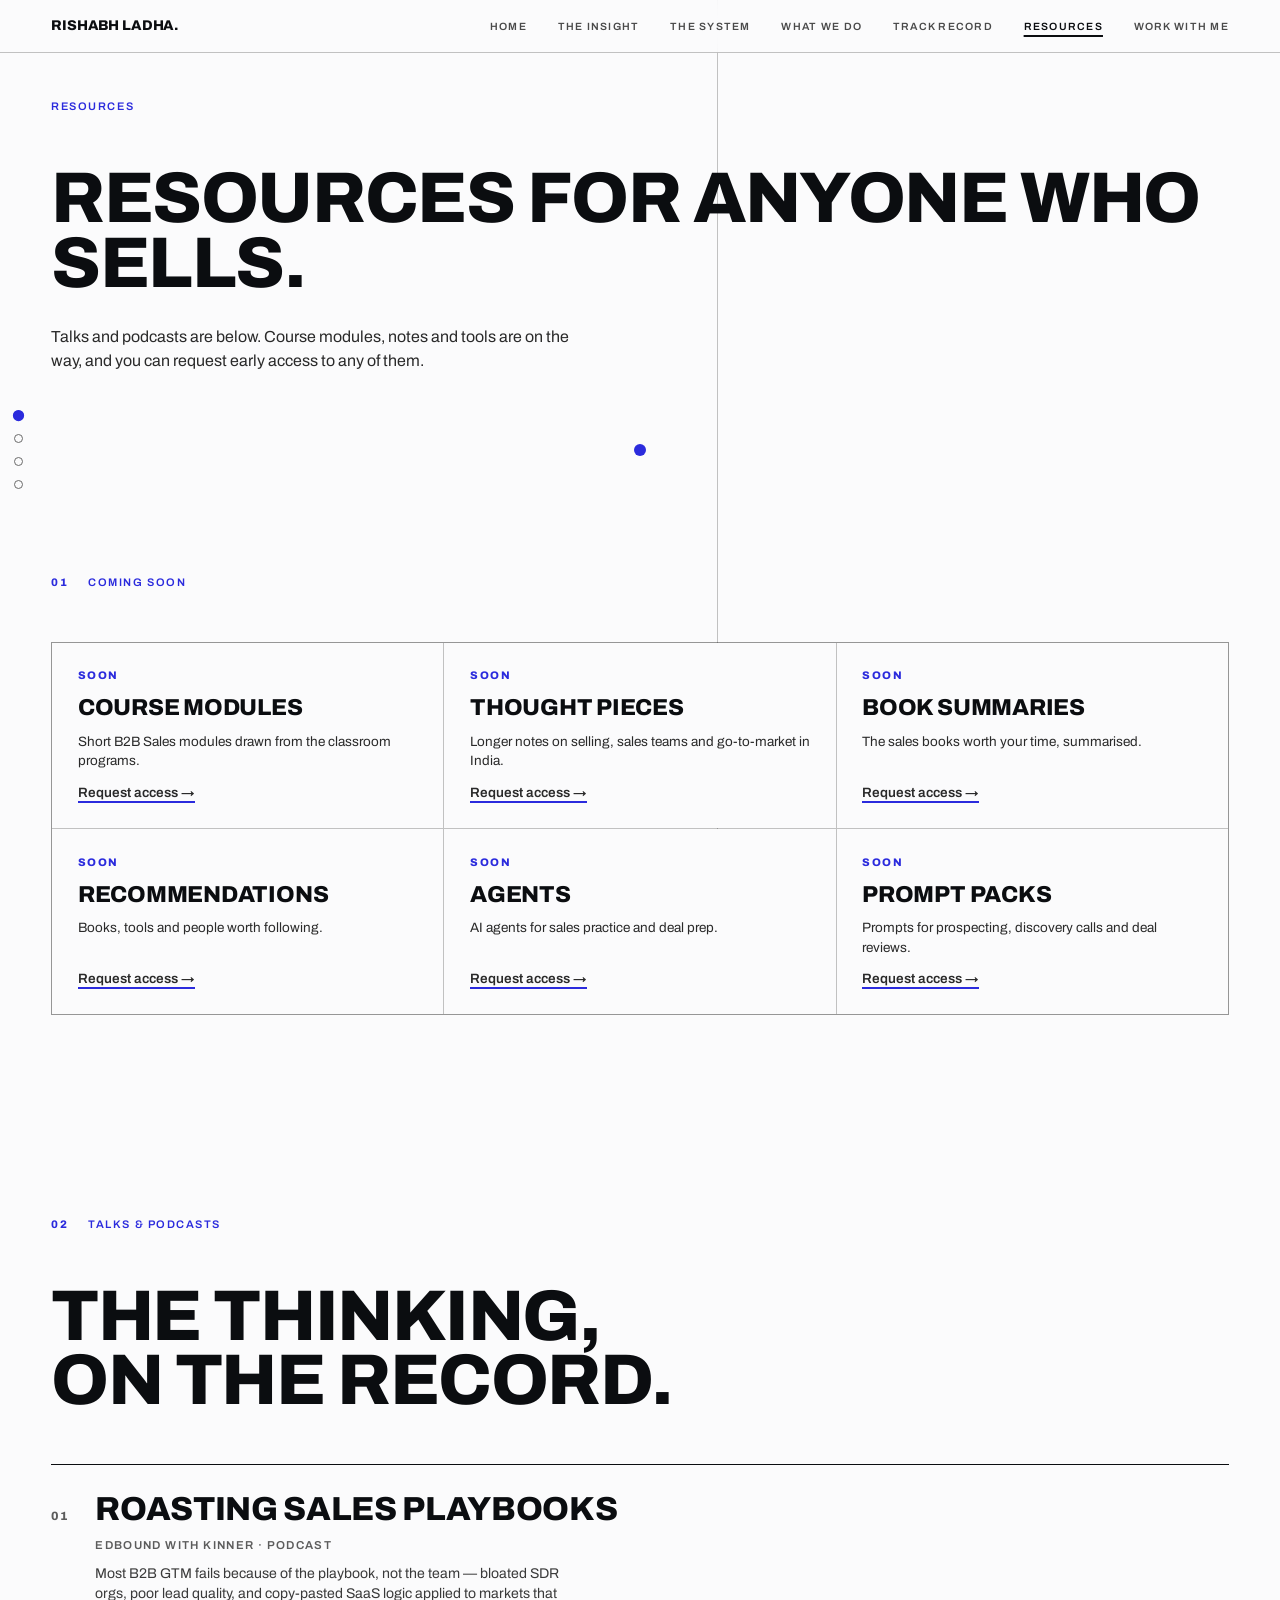
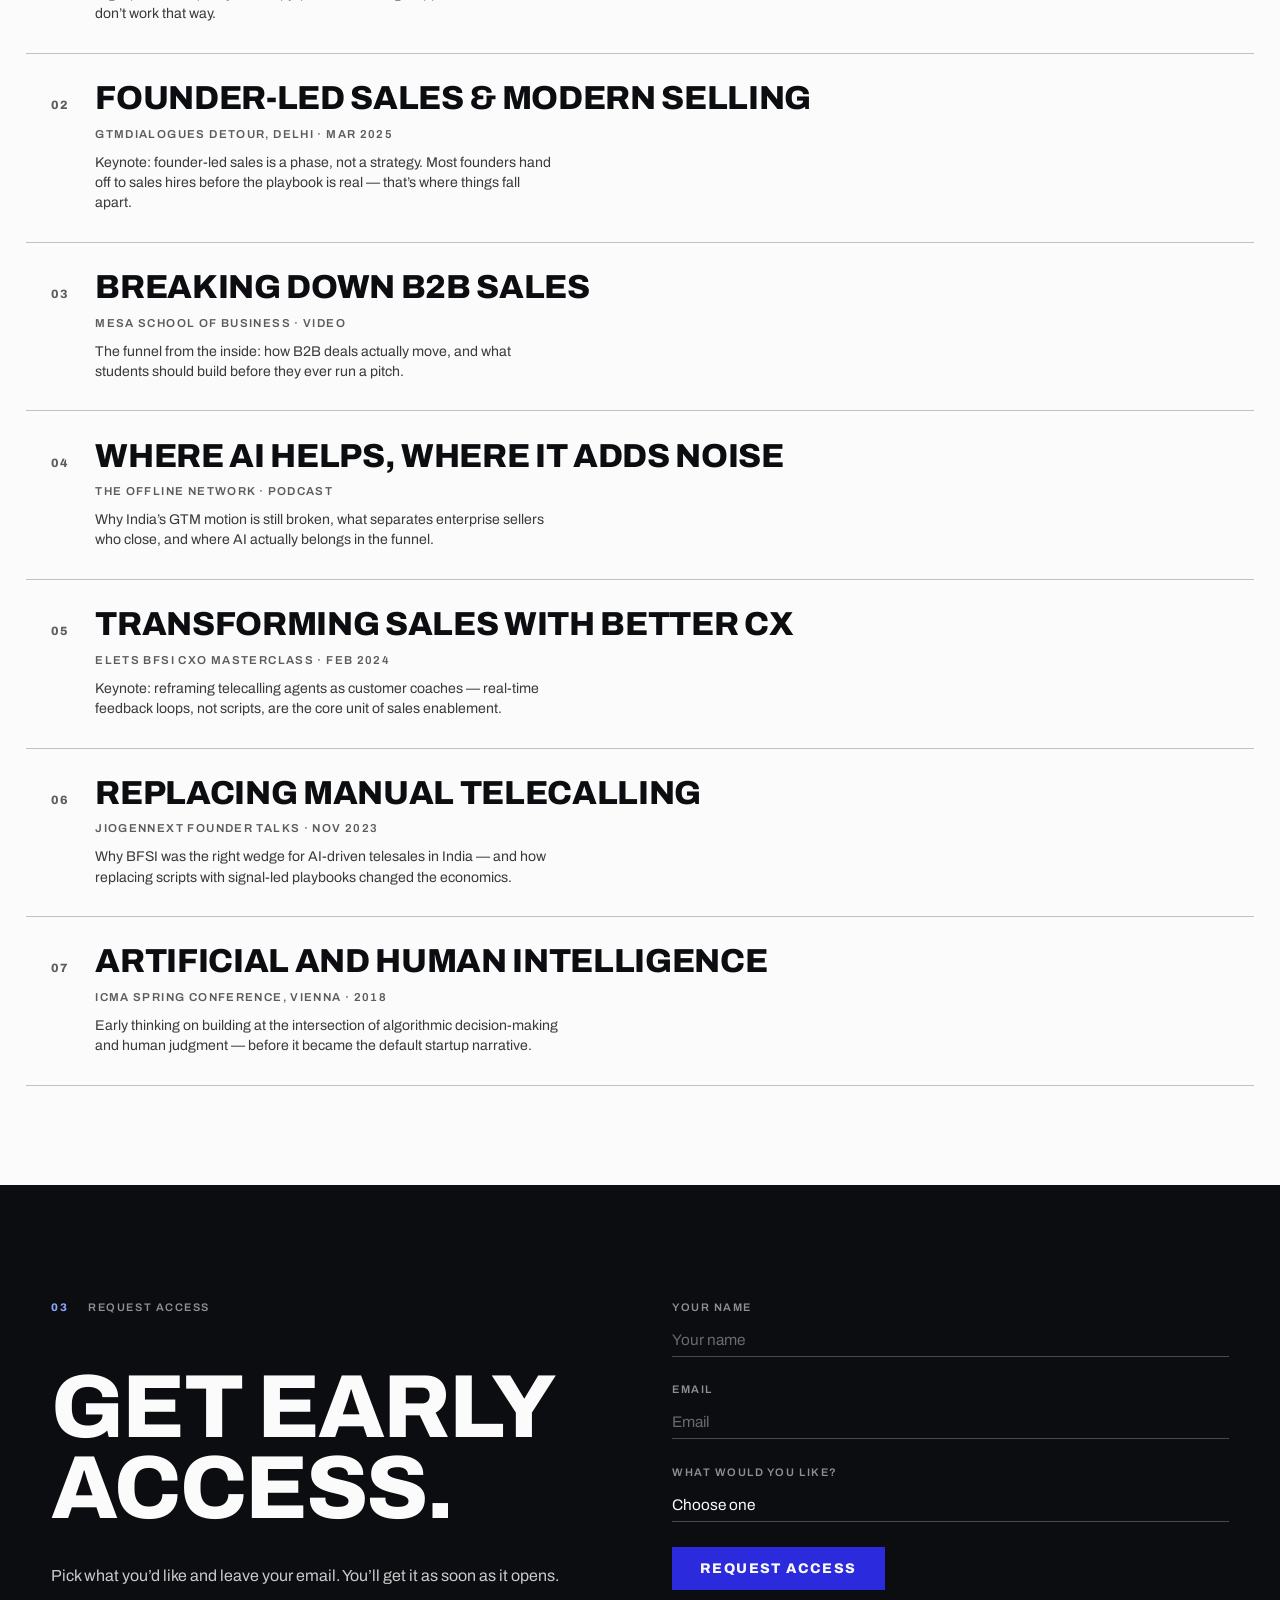
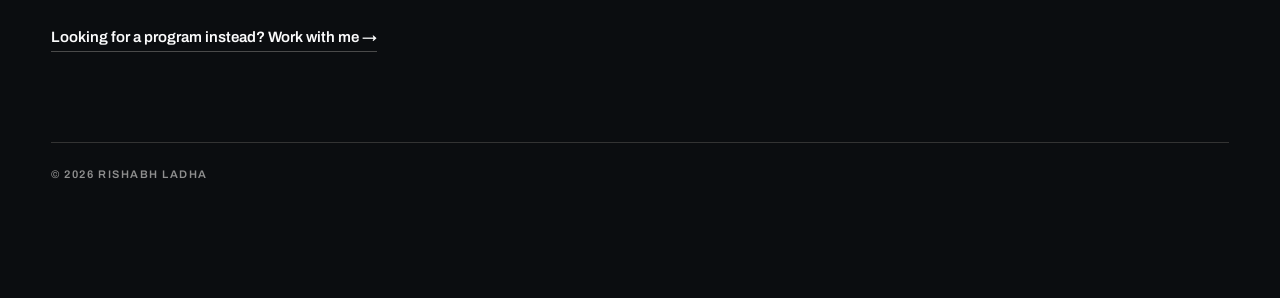
==== resources/index.html @ 67338e30 "Fix Resources nav link when the page is opened without a trailing slash Co-Authored-By: Claude Opus " ====
<!DOCTYPE html>
<html lang="en"><head>
<meta charset="UTF-8">
<meta name="viewport" content="width=device-width, initial-scale=1.0">
<title>Resources — Rishabh Ladha</title>
<meta name="description" content="Talks and podcasts from Rishabh Ladha, with course modules, book summaries, agents and prompt packs coming soon.">
<meta property="og:title" content="Resources — Rishabh Ladha">
<meta property="og:description" content="Talks and podcasts from Rishabh Ladha, with course modules, book summaries, agents and prompt packs coming soon.">
<meta property="og:image" content="https://rishabh-ladha-website.vercel.app/assets/images/rishabh-portrait.jpg">
<meta property="og:type" content="website">
<link rel="icon" type="image/svg+xml" href="../favicon.svg">
<link rel="preconnect" href="https://fonts.googleapis.com"><link rel="preconnect" href="https://fonts.gstatic.com" crossorigin>
<link href="https://fonts.googleapis.com/css2?family=Archivo:wght@400;600;800&amp;display=swap" rel="stylesheet">
<link rel="stylesheet" href="../styles/site.css">
</head><body>
<div class="vrule"></div>
<nav class="nav"><div class="nav__in">
<a href="../" class="nav__mark" data-cursor="Home">Rishabh Ladha.</a>
<div class="nav__links">
<a href="../#home">Home</a>
<a href="../#insight">The insight</a>
<a href="../#system">The system</a>
<a href="../#what-we-do">What we do</a>
<a href="../#work">Track record</a>
<a href="../resources/" class="is-on" aria-current="page">Resources</a>
<a href="../#contact">Work with me</a>
</div>
</div></nav>
<div class="rail" aria-label="Chapters"></div>

<main>
<!-- ================= RESOURCES (separate page, off the main scroll) ================= -->
<section class="shell chapter" id="top" data-chapter="Resources" data-screen-label="Resources">
<div class="chapter-head"><span class="note">Resources</span></div>
<h1 class="stmt stmt-lg" data-words>Resources for anyone who sells.</h1>
<p class="copy copy--wide" style="margin-top:clamp(18px,2.4vw,30px)" data-rise>Talks and podcasts are below. Course modules, notes and tools are on the way, and you can request early access to any of them.</p>
</section>

<section class="shell chapter chapter--tight" id="soon" data-chapter="Coming soon" data-screen-label="Coming soon">
<div class="chapter-head"><span class="num">01</span><span class="note">Coming soon</span></div>
<div class="phases phases--3" data-stagger>
<div class="phase"><span class="phase__n">SOON</span><h3>Course modules</h3><p>Short B2B Sales modules drawn from the classroom programs.</p><p style="margin-top:auto"><a class="link-u" href="#request" data-cursor="Ask">Request access &rarr;</a></p></div>
<div class="phase"><span class="phase__n">SOON</span><h3>Thought pieces</h3><p>Longer notes on selling, sales teams and go-to-market in India.</p><p style="margin-top:auto"><a class="link-u" href="#request" data-cursor="Ask">Request access &rarr;</a></p></div>
<div class="phase"><span class="phase__n">SOON</span><h3>Book summaries</h3><p>The sales books worth your time, summarised.</p><p style="margin-top:auto"><a class="link-u" href="#request" data-cursor="Ask">Request access &rarr;</a></p></div>
<div class="phase"><span class="phase__n">SOON</span><h3>Recommendations</h3><p>Books, tools and people worth following.</p><p style="margin-top:auto"><a class="link-u" href="#request" data-cursor="Ask">Request access &rarr;</a></p></div>
<div class="phase"><span class="phase__n">SOON</span><h3>Agents</h3><p>AI agents for sales practice and deal prep.</p><p style="margin-top:auto"><a class="link-u" href="#request" data-cursor="Ask">Request access &rarr;</a></p></div>
<div class="phase"><span class="phase__n">SOON</span><h3>Prompt packs</h3><p>Prompts for prospecting, discovery calls and deal reviews.</p><p style="margin-top:auto"><a class="link-u" href="#request" data-cursor="Ask">Request access &rarr;</a></p></div>
</div>
</section>

<section class="shell chapter" id="talks" data-chapter="Talks &amp; podcasts" data-screen-label="Talks and podcasts">
<div class="chapter-head"><span class="num num--b">02</span><span class="note">Talks &amp; podcasts</span></div>
<h2 class="stmt stmt-lg" data-words>The thinking,<br>on the record.</h2>
<div class="rows" style="margin-top:clamp(28px,4vw,56px)">
<a class="row" href="https://www.edbound.ai/blog/rishabh-ladha" target="_blank" rel="noopener" data-cursor="Listen" data-rise>
<div class="row__t"><span class="row__n">01</span><div><span class="row__h">Roasting sales playbooks</span><p class="row__m">Edbound with Kinner &middot; Podcast</p><p class="row__a">Most B2B GTM fails because of the playbook, not the team &mdash; bloated SDR orgs, poor lead quality, and copy-pasted SaaS logic applied to markets that don&rsquo;t work that way.</p></div></div>
</a>
<a class="row" href="https://lu.ma/8a8rdwe1" target="_blank" rel="noopener" data-cursor="Open" data-rise>
<div class="row__t"><span class="row__n">02</span><div><span class="row__h">Founder-led sales &amp; modern selling</span><p class="row__m">GTMDialogues DeTour, Delhi &middot; Mar 2025</p><p class="row__a">Keynote: founder-led sales is a phase, not a strategy. Most founders hand off to sales hires before the playbook is real &mdash; that&rsquo;s where things fall apart.</p></div></div>
</a>
<a class="row" href="https://www.youtube.com/watch?v=hy5hGFKIdEQ" target="_blank" rel="noopener" data-cursor="Watch" data-rise>
<div class="row__t"><span class="row__n">03</span><div><span class="row__h">Breaking down B2B sales</span><p class="row__m">Mesa School of Business &middot; Video</p><p class="row__a">The funnel from the inside: how B2B deals actually move, and what students should build before they ever run a pitch.</p></div></div>
</a>
<a class="row" href="https://www.theoffline.network/guests" target="_blank" rel="noopener" data-cursor="Listen" data-rise>
<div class="row__t"><span class="row__n">04</span><div><span class="row__h">Where AI helps, where it adds noise</span><p class="row__m">The Offline Network &middot; Podcast</p><p class="row__a">Why India&rsquo;s GTM motion is still broken, what separates enterprise sellers who close, and where AI actually belongs in the funnel.</p></div></div>
</a>
<a class="row" href="https://insights.eletsonline.com/2024/02/transforming-sales-with-better-cx-in-2024-rishabh-ladha-co-founder-cbo-squadstack/" target="_blank" rel="noopener" data-cursor="Read" data-rise>
<div class="row__t"><span class="row__n">05</span><div><span class="row__h">Transforming sales with better CX</span><p class="row__m">Elets BFSI CXO Masterclass &middot; Feb 2024</p><p class="row__a">Keynote: reframing telecalling agents as customer coaches &mdash; real-time feedback loops, not scripts, are the core unit of sales enablement.</p></div></div>
</a>
<a class="row" href="https://www.youtube.com/watch?v=l5GlajD67Pw" target="_blank" rel="noopener" data-cursor="Watch" data-rise>
<div class="row__t"><span class="row__n">06</span><div><span class="row__h">Replacing manual telecalling</span><p class="row__m">JioGenNext Founder Talks &middot; Nov 2023</p><p class="row__a">Why BFSI was the right wedge for AI-driven telesales in India &mdash; and how replacing scripts with signal-led playbooks changed the economics.</p></div></div>
</a>
<a class="row" href="https://www.icmaonline.org/speaker/rishabh-ladha/" target="_blank" rel="noopener" data-cursor="Open" data-rise>
<div class="row__t"><span class="row__n">07</span><div><span class="row__h">Artificial and human intelligence</span><p class="row__m">ICMA Spring Conference, Vienna &middot; 2018</p><p class="row__a">Early thinking on building at the intersection of algorithmic decision-making and human judgment &mdash; before it became the default startup narrative.</p></div></div>
</a>
<!-- [CONFIRM with Rishabh, then add: Converge'26 panel with 3one4 Capital — "GTM in the AI era",
     Feb 7 2026, Bengaluru. No public page or recording yet, so no link and no citable argument. -->
</div>
<!-- [CONFIRM with Rishabh, then add: Converge'26 panel with 3one4 Capital — "GTM in the AI era",
     Feb 7 2026, Bengaluru. No public page or recording yet, so no link and no citable argument. -->
</section>
</main>

<!-- ================= REQUEST ACCESS ================= -->
<section class="end" id="request" data-chapter="Request access" data-screen-label="Request access">
<div class="end__grid">
<div>
<div class="chapter-head"><span class="num" style="color:var(--acid-lit)">03</span><span class="note">Request access</span></div>
<h2 class="stmt end__ask" data-words>Get early<br>access.</h2>
<p class="copy copy--wide" style="color:#c9c9c9;margin-top:clamp(20px,3vw,36px)" data-rise>Pick what you&rsquo;d like and leave your email. You&rsquo;ll get it as soon as it opens.</p>
<div class="direct" data-stagger>
<a href="../#contact" data-cursor="Write">Looking for a program instead? Work with me &rarr;</a>
</div>
</div>
<!-- Same FormSubmit endpoint as the contact form; _subject marks these as access requests. -->
<form class="form" action="https://formsubmit.co/rishabhladha17@gmail.com" method="POST" data-rise>
<input type="hidden" name="_subject" value="Resource access request">
<div class="f"><label for="r-name">Your name</label><input id="r-name" type="text" name="name" placeholder="Your name" required></div>
<div class="f"><label for="r-email">Email</label><input id="r-email" type="email" name="email" placeholder="Email" required></div>
<div class="f"><label for="r-what">What would you like?</label><select id="r-what" name="resource" required>
<option value="" disabled selected>Choose one</option>
<option>Course modules</option>
<option>Thought pieces</option>
<option>Book summaries</option>
<option>Recommendations</option>
<option>Agents</option>
<option>Prompt packs</option>
<option>All of them</option>
</select></div>
<input type="text" name="_honey" style="display:none" tabindex="-1" autocomplete="off">
<button type="submit" data-cursor="Send">Request access</button>
</form>
</div>
<div class="foot">
<span class="note">© 2026 Rishabh Ladha</span>
</div>
</section>

<script src="../js/motion.js"></script>
</body></html>
---- styles/site.css ----
/* Rishabh Ladha — statement register.
   One-page long-scroll design. Archivo only, one accent (cobalt). */
:root{
  --font-grotesque:'Archivo','Helvetica Neue',Arial,sans-serif;
  --statement-quiet:#8a8a8a;
  --paper:#fbfbfc;
  --paper-sunk:#f2f3f6;
  --black:#0b0d10;
  --quiet:#5c5c5c;
  --quiet-dec:var(--statement-quiet);
  --rule:rgba(10,10,10,.24);
  --acid:#2b2bdd;
  --on-acid:#faf9f7;
  --acid-lit:#8aa7ff;
  --gut:clamp(20px,4vw,64px);
  --split:54%;
  --ease:cubic-bezier(.16,1,.3,1);
}
*{box-sizing:border-box}
html{-webkit-text-size-adjust:100%;scroll-behavior:smooth}
body{margin:0;background:var(--paper);color:var(--black);font-family:var(--font-grotesque);font-size:clamp(15px,1.15vw,17px);line-height:1.45;overflow-x:hidden}
img{display:block;max-width:100%}
h1,h2,h3,p{margin:0}
ul{margin:0;padding:0;list-style:none}
a{color:inherit;text-decoration:none}
a:focus-visible,button:focus-visible,input:focus-visible,textarea:focus-visible{outline:2px solid var(--acid);outline-offset:3px}
::selection{background:var(--acid);color:var(--on-acid)}

/* ---- type ---- */
.stmt{font-weight:800;text-transform:uppercase;letter-spacing:-.02em;line-height:.9}
.stmt-xl{font-size:clamp(48px,9.2vw,148px)}
.stmt-lg{font-size:clamp(34px,5.6vw,86px)}
.stmt-md{font-size:clamp(24px,2.9vw,44px)}
.stmt-sm{font-size:clamp(18px,1.7vw,26px);line-height:1.05}
.note{font-size:clamp(11px,.85vw,13px);font-weight:600;letter-spacing:.14em;text-transform:uppercase;color:var(--quiet)}
.lead{font-size:clamp(20px,2.4vw,34px);line-height:1.22;font-weight:400;max-width:24ch}
.copy{font-size:clamp(16px,1.25vw,19px);line-height:1.5;max-width:44ch;color:#2a2a2a}
.copy--wide{max-width:60ch}
.dim{color:var(--quiet)}
.brk::before{content:'[ '}
.brk::after{content:' ]'}

/* ---- shell ---- */
.shell{position:relative;max-width:1680px;margin:0 auto;padding-inline:var(--gut)}
.vrule{position:fixed;top:0;bottom:0;left:calc(var(--split) + var(--gut)/2);width:0;border-left:1px solid var(--rule);z-index:1;pointer-events:none}
@media(max-width:899px){.vrule{display:none}}
.chapter{position:relative;z-index:2;padding-block:clamp(72px,11vh,148px)}
.chapter-head{display:flex;align-items:baseline;gap:20px;margin-bottom:clamp(28px,4vw,56px)}
.chapter-head .num{font-weight:800;font-size:clamp(11px,.85vw,13px);letter-spacing:.14em;color:var(--acid)}
.chapter-head .note{color:var(--acid)}
.num--b,.num--c{color:var(--acid)}

/* ---- nav ---- */
.nav{position:fixed;inset:0 0 auto;z-index:40;background:color-mix(in srgb,var(--paper) 88%,transparent);backdrop-filter:blur(10px)}
.nav__in{display:flex;align-items:center;justify-content:space-between;gap:24px;padding:16px var(--gut);border-bottom:1px solid var(--rule)}
.nav__mark{font-weight:800;text-transform:uppercase;letter-spacing:-.01em;font-size:clamp(14px,1.1vw,17px)}
.nav__links{display:flex;gap:clamp(14px,2.4vw,44px)}
.nav__links a{font-size:clamp(10.5px,.8vw,13px);font-weight:600;letter-spacing:.12em;text-transform:uppercase;color:#4a4a4a;transition:color .2s var(--ease)}
.nav__links a:hover,.nav__links a.is-on{color:var(--black)}
.nav__links a.is-on{text-decoration:underline;text-underline-offset:5px;text-decoration-thickness:2px}
@media(max-width:560px){.nav__links{gap:12px}.nav__links a:nth-child(n+5){display:none}}

/* ---- dot rail ---- */
.rail{position:fixed;left:14px;top:50%;transform:translateY(-50%);z-index:35;display:flex;flex-direction:column;gap:14px}
.rail button{width:9px;height:9px;padding:0;border:1px solid #6a6a6a;border-radius:50%;background:none;cursor:pointer;position:relative;transition:background .25s var(--ease),border-color .25s var(--ease),transform .25s var(--ease)}
.rail button:hover{transform:scale(1.3)}
.rail button[aria-current=true]{background:var(--rail-hue,var(--acid));border-color:var(--rail-hue,var(--acid));transform:scale(1.25)}
.rail button span{position:absolute;left:18px;top:50%;translate:0 -50%;white-space:nowrap;font-size:10px;font-weight:600;letter-spacing:.12em;text-transform:uppercase;color:var(--black);opacity:0;pointer-events:none;transition:opacity .2s var(--ease)}
.rail button:hover span{opacity:1}
@media(max-width:899px){.rail{display:none}}

/* ---- hero ---- */
.hero{position:relative;min-height:92svh;padding-top:clamp(96px,14vh,150px);overflow:hidden}
.hero__grid{position:relative;z-index:3;display:grid;grid-template-columns:minmax(0,var(--split)) minmax(0,1fr);gap:clamp(24px,4vw,72px)}
.hero__intro{display:flex;gap:clamp(16px,2vw,32px);align-items:flex-start}
.hero__thumb{width:clamp(88px,9vw,132px);height:auto;aspect-ratio:1;object-fit:cover;object-position:50% 18%;flex:none;filter:grayscale(1) contrast(1.25);border:1px solid var(--rule)}
.hero__copy{display:flex;flex-direction:column;gap:clamp(14px,1.6vw,22px)}
.hero__asides{grid-column:1;display:flex;flex-direction:column;align-items:flex-end;gap:8px;margin-top:clamp(28px,6vh,72px);text-align:right}
.reg{width:13px;height:13px;border:1px solid var(--quiet-dec);border-radius:50%;position:relative;margin-left:auto}
.reg::after{content:'';position:absolute;inset:3px;border:1px solid var(--quiet-dec);border-radius:50%}
.hero__belief{grid-column:1;margin-top:clamp(28px,5vh,56px);max-width:440px}
.hero__lead{font-size:clamp(19px,1.7vw,26px);line-height:1.25;font-weight:500;letter-spacing:-.01em;text-wrap:pretty}
.creds{list-style:none;margin:clamp(16px,2vw,24px) 0 0;padding:0;display:flex;flex-wrap:wrap;gap:14px clamp(20px,2.4vw,36px)}
.creds li{display:flex;flex-direction:column;gap:3px;font-size:clamp(14px,1.1vw,16px);font-weight:700}
.creds b{font-size:10.5px;font-weight:700;letter-spacing:.14em;text-transform:uppercase;color:var(--quiet)}
.hero__name{position:relative;z-index:3;margin-top:clamp(28px,6vh,72px);line-height:.78;white-space:nowrap;font-size:min(clamp(56px,13.6vw,224px),11vw);max-width:100%;color:var(--black)}
.hero .hero__name{max-width:var(--split);font-size:min(clamp(56px,13.6vw,224px),7.6vw);mix-blend-mode:difference;color:#f2f2f2}
@media(max-width:899px){.hero__grid{grid-template-columns:1fr}.hero__asides{align-items:flex-start;text-align:left}.reg{margin-left:0}}

/* black silhouette block */
.block{position:absolute;right:0;top:clamp(72px,13vh,200px);height:min(calc(100svh - clamp(72px,13vh,200px)),calc(100% - clamp(72px,13vh,200px)));width:min(46%,760px);background:var(--black);z-index:2;clip-path:polygon(0 18%,9% 18%,9% 6%,22% 6%,22% 0,52% 0,52% 12%,74% 12%,74% 26%,100% 26%,100% 100%,0 100%)}
.block__dots{position:absolute;inset:0;z-index:1;background-image:radial-gradient(circle,rgba(250,249,247,.22) 42%,transparent 44%);background-size:9px 9px}
.block__rule{position:absolute;left:0;right:0;top:34%;z-index:1;border-top:1px solid var(--acid)}
.block__figure{position:absolute;right:-2%;bottom:0;width:min(104%,660px);max-height:100%;z-index:2}
.block__figure img{width:100%;height:100%;object-fit:contain;object-position:50% 100%;filter:grayscale(1) contrast(1.12) brightness(1.04);-webkit-mask-image:none;mask-image:none}
.block__figure::after{display:none}
.block__figure::before{display:none}
.block__glow{position:absolute;left:0;right:0;bottom:0;height:46%;background:linear-gradient(to top,color-mix(in srgb,var(--acid) 42%,transparent),transparent);z-index:1;border-radius:0;aspect-ratio:auto;filter:none}
@media(max-width:899px){.block{position:relative;top:0;width:100%;height:62vw;min-height:300px;margin-top:32px;clip-path:polygon(0 12%,14% 12%,14% 0,60% 0,60% 16%,100% 16%,100% 100%,0 100%)}}

/* blueprint decoration */
.bp{position:absolute;inset:0;z-index:1;pointer-events:none}
.bp i{position:absolute;display:block}
.bp .dash-v{top:0;bottom:0;border-left:1px dashed var(--rule)}
.bp .dash-h{left:0;right:0;border-top:1px dashed var(--rule)}
.bp .circ{border:1px solid var(--rule);border-radius:50%}
.mark{display:none}

/* ---- hero: B&W cutout with an animated cobalt halo ---- */
.stage{position:absolute;right:0;bottom:0;z-index:2;width:min(46%,760px);aspect-ratio:884/822;pointer-events:none;animation:stageIn 1.2s var(--ease) both}
@keyframes stageIn{from{opacity:0;transform:translateY(24px)}}
.halo{position:absolute;left:14%;top:4%;width:72%;aspect-ratio:1;border-radius:50%;background:var(--acid);animation:haloBreathe 7s var(--ease) infinite alternate}
.halo__ring{position:absolute;left:14%;top:4%;width:72%;aspect-ratio:1;border-radius:50%;border:1.5px solid var(--acid);animation:haloPulse 5.6s var(--ease) infinite}
.halo__ring--2{animation-delay:2.8s}
.halo__dash{position:absolute;left:6%;top:-4%;width:88%;aspect-ratio:1;border-radius:50%;border:1.5px dashed color-mix(in srgb,var(--acid) 55%,transparent);animation:haloSpin 60s linear infinite}
.stage__img{position:absolute;inset:0;width:100%;height:100%;object-fit:contain;object-position:50% 100%;filter:grayscale(1) contrast(1.12)}
.stage__tag{position:absolute;left:0;bottom:14%;z-index:3;background:var(--black);color:#f4f4f4;padding:7px 12px;font-size:11px;font-weight:700;letter-spacing:.14em;text-transform:uppercase}
@keyframes haloBreathe{from{transform:scale(.97)}to{transform:scale(1.03)}}
@keyframes haloPulse{0%{transform:scale(1);opacity:.7}100%{transform:scale(1.32);opacity:0}}
@keyframes haloSpin{to{transform:rotate(360deg)}}
@media(prefers-reduced-motion:reduce){.halo,.halo__ring,.halo__dash{animation:none}.halo__ring{opacity:0}}
@media(min-width:900px){.hero .stmt-xl{font-size:clamp(40px,7.4vw,150px)}}
@media(min-width:900px) and (max-width:1200px){.stage{width:40%}}
@media(max-width:899px){.stage{position:relative;height:auto;width:100%;max-width:520px;margin:32px auto 0}}
@keyframes drift{from{transform:scale(1.02) translate3d(0,0,0)}to{transform:scale(1.1) translate3d(-2%,-2%,0)}}
@keyframes dots{to{background-position:14px 14px}}
@media(prefers-reduced-motion:reduce){.stage img,.stage::after{animation:none}}

/* ---- photo strip (static — no ticker) ---- */
.strip{display:grid;grid-template-columns:repeat(4,minmax(0,1fr));gap:1px;background:var(--black)}
.strip .shot{aspect-ratio:4/3}
@media(max-width:700px){.strip{grid-template-columns:repeat(2,minmax(0,1fr))}}

/* ---- testimonial ticker ---- */
.ticker{position:relative;z-index:3;overflow:hidden;padding-block:clamp(10px,1.2vw,16px);-webkit-mask-image:linear-gradient(90deg,transparent,#000 6%,#000 94%,transparent);mask-image:linear-gradient(90deg,transparent,#000 6%,#000 94%,transparent)}
.ticker__t{display:flex;gap:clamp(12px,1.4vw,20px);width:max-content;animation:slide 64s linear infinite}
.ticker--back .ticker__t{animation-duration:78s;animation-direction:reverse}
.ticker:hover .ticker__t{animation-play-state:paused}
.said{flex:none;width:clamp(260px,26vw,380px);background:var(--paper);border:1px solid var(--rule);padding:clamp(14px,1.6vw,20px);display:flex;flex-direction:column;gap:12px;transition:background .3s var(--ease)}
.said:hover{background:var(--paper-sunk)}
.said p{font-size:clamp(13.5px,1.05vw,15.5px);line-height:1.42;color:#2a2a2a}
.said__src{margin-top:auto;font-size:10px;font-weight:700;letter-spacing:.12em;text-transform:uppercase;color:var(--acid)}
.chapter--tight{padding-block:clamp(56px,8vw,104px)}
.chapter--tight .ticker{margin-top:clamp(20px,2.6vw,34px)}
.said--slot{border-style:dashed}
.said--slot p{color:var(--quiet)}
.await{display:flex;flex-direction:column;gap:10px;margin-top:clamp(20px,2.6vw,34px);padding:clamp(18px,2.4vw,30px);border:1px dashed var(--rule);max-width:56ch}
.await__k{font-size:11px;font-weight:700;letter-spacing:.14em;text-transform:uppercase;color:var(--acid)}

/* ---- hero CTA ---- */
.cta{display:inline-flex;align-items:center;gap:10px;margin-top:clamp(20px,2.6vw,32px);background:var(--black);color:#f4f4f4;padding:14px 24px;font-size:12.5px;font-weight:800;letter-spacing:.12em;text-transform:uppercase;transition:background .25s var(--ease),transform .25s var(--ease)}
.cta:hover{background:var(--acid);color:var(--on-acid);transform:translateY(-2px)}
.cta span{font-size:1.2em;line-height:1}

/* ---- numbered phases: alternatives (3), the system (4) ---- */
.phases{display:grid;grid-template-columns:repeat(4,minmax(0,1fr));gap:1px;background:var(--rule);border:1px solid var(--rule);margin-top:clamp(24px,3vw,44px)}
.phase{background:var(--paper);padding:clamp(18px,2vw,28px);display:flex;flex-direction:column;gap:12px;transition:background .3s var(--ease)}
.phase:hover{background:var(--paper-sunk)}
.phase__n{font-size:11px;font-weight:800;letter-spacing:.14em;color:var(--acid)}
.phase h3{font-weight:800;text-transform:uppercase;letter-spacing:-.01em;font-size:clamp(17px,1.8vw,26px);line-height:1.02}
.phase p{font-size:clamp(13.5px,1.05vw,15.5px);line-height:1.45;color:#2a2a2a}
@media(max-width:899px){.phases{grid-template-columns:repeat(2,minmax(0,1fr))}}
@media(max-width:520px){.phases{grid-template-columns:1fr}}
.phases--3{grid-template-columns:repeat(3,minmax(0,1fr))}
@media(max-width:899px){.phases--3{grid-template-columns:1fr}}

/* ---- roster (worked with) ---- */
.roster{margin-top:clamp(20px,2.6vw,36px);border-top:1px solid var(--black)}
.roster__row{display:grid;grid-template-columns:minmax(0,150px) minmax(0,1fr);gap:clamp(12px,2vw,32px);padding-block:clamp(16px,2vw,26px);border-bottom:1px solid var(--rule);align-items:baseline}
.roster__k{font-size:11px;font-weight:700;letter-spacing:.14em;text-transform:uppercase;color:var(--quiet)}
.roster__v{display:flex;flex-wrap:wrap;gap:6px clamp(14px,2vw,30px);align-items:baseline}
.roster__v b{font-weight:800;text-transform:uppercase;letter-spacing:-.01em;font-size:clamp(17px,2.1vw,32px);line-height:1.05}
.roster__v b span{color:var(--quiet);font-size:.52em;letter-spacing:.1em;margin-left:6px}
@media(max-width:700px){.roster__row{grid-template-columns:1fr;gap:8px}}

/* ---- photography ---- */
.shot{position:relative;overflow:hidden;background:var(--black)}
.shot img{width:100%;height:100%;object-fit:cover;filter:grayscale(1) contrast(1.22) brightness(.96)}
.shot::after{content:'';position:absolute;inset:0;background-image:radial-gradient(circle,rgba(0,0,0,.42) 42%,transparent 44%);background-size:7px 7px;mix-blend-mode:multiply;opacity:.4;pointer-events:none}
.shot figcaption{position:absolute;left:0;bottom:0;z-index:2;display:flex;align-items:center;gap:8px;background:var(--acid);color:var(--on-acid);padding:6px 12px;font-size:11px;font-weight:700;letter-spacing:.12em;text-transform:uppercase}

/* full-bleed interlude */
.interlude{position:relative;z-index:3;margin:0;height:clamp(300px,58vh,620px)}
.interlude .shot__over{position:absolute;inset:0;z-index:3;display:flex;flex-direction:column;justify-content:flex-end;gap:10px;padding:clamp(20px,3vw,44px) var(--gut)}
.interlude .shot__over .stmt{color:#f4f4f4;max-width:22ch}
.interlude::before{content:'';position:absolute;inset:0;z-index:2;background:linear-gradient(to top,rgba(0,0,0,.72),rgba(0,0,0,.05) 62%)}
.interlude .note{color:#cfcfcf}

/* entry shot */
.entry__shot{grid-column:2;margin:0;aspect-ratio:16/9;max-width:62ch;width:100%}
@media(max-width:899px){.entry__shot{grid-column:1}}

/* pull-quote slab */
.slab{position:relative;z-index:3;background:var(--black);color:var(--paper);padding:clamp(48px,8vw,116px) var(--gut);margin:0}
.slab__in{max-width:1680px;margin:0 auto;display:grid;grid-template-columns:minmax(0,1fr) auto;gap:clamp(24px,4vw,64px);align-items:end}
.slab p{font-size:clamp(28px,4.6vw,72px);font-weight:800;text-transform:uppercase;letter-spacing:-.02em;line-height:.96;max-width:22ch}
.slab cite{font-style:normal;color:var(--acid-lit);font-size:11px;font-weight:700;letter-spacing:.14em;text-transform:uppercase;white-space:nowrap}
@media(max-width:899px){.slab__in{grid-template-columns:1fr}}

/* ---- transitions ---- */
.shot img{transition:transform 1.1s var(--ease)}
.shot.is-in img{transform:scale(1)}
html.js .shot img{transform:scale(1.08)}
html.js .shot{clip-path:inset(0 100% 0 0);transition:clip-path .9s var(--ease)}
html.js .shot.is-in{clip-path:inset(0 0 0 0)}
html.js .strip .shot{transition-delay:calc(var(--i,0) * 110ms)}
.w{display:inline-block}
html.js [data-words] .w{opacity:0;transform:translateY(.32em);filter:blur(8px);transition:opacity .62s var(--ease),transform .62s var(--ease),filter .62s var(--ease)}
html.js [data-words].is-in .w{opacity:1;transform:none;filter:none}
.nav{transition:padding .3s var(--ease),background .3s var(--ease)}
.nav.is-small .nav__in{padding-block:9px}
.nav.is-small{box-shadow:0 1px 0 var(--rule)}
.interlude img{will-change:transform}

@keyframes slide{to{transform:translateX(-50%)}}

/* ---- belief / chain ---- */
.chain{list-style:none;margin:clamp(22px,3vw,40px) 0 0;padding:0;max-width:440px;border-top:1px solid var(--black)}
.chain li{display:grid;grid-template-columns:36px minmax(0,1fr);align-items:baseline;padding-block:clamp(9px,1vw,13px);border-bottom:1px solid var(--rule);font-size:clamp(16px,1.4vw,21px);font-weight:800;text-transform:uppercase;letter-spacing:-.005em;line-height:1.1}
.chain li span{font-size:11px;font-weight:700;letter-spacing:.14em;color:var(--acid)}
.glyph{display:inline-grid;place-items:center;flex:none;width:clamp(34px,3.2vw,48px);aspect-ratio:1;background:var(--acid);color:var(--on-acid);font-weight:800;font-size:clamp(19px,1.9vw,28px);line-height:1}

/* ---- figures ---- */
.figs{display:grid;grid-template-columns:repeat(4,minmax(0,1fr));gap:1px;background:var(--rule)}
.fig{background:var(--paper);padding:clamp(18px,2vw,30px) clamp(14px,1.6vw,24px);display:flex;flex-direction:column;gap:10px;transition:background .3s var(--ease)}
.fig:hover{background:var(--paper-sunk)}
.fig__v{font-weight:800;text-transform:uppercase;letter-spacing:-.02em;font-size:clamp(30px,3.6vw,56px);line-height:.94}
.fig__l{font-size:clamp(12px,.95vw,14px);line-height:1.35;color:#3a3a3a}
@media(max-width:899px){.figs{grid-template-columns:repeat(2,minmax(0,1fr))}}
@media(max-width:520px){.figs{grid-template-columns:1fr}}

/* ---- entries ---- */
.entry{display:grid;grid-template-columns:minmax(0,300px) minmax(0,1fr);gap:clamp(20px,3.4vw,64px);align-items:start;padding-block:clamp(32px,5vw,64px);border-top:1px dashed var(--rule)}
.entry:last-child{border-bottom:1px dashed var(--rule)}
.entry__k{display:flex;flex-direction:column;gap:8px;min-width:0}
.entry__k .stmt-md{font-size:clamp(24px,2.4vw,36px);line-height:.95;overflow-wrap:anywhere}
.entry__b{display:flex;flex-direction:column;gap:18px;min-width:0;max-width:62ch}
.entry__b .copy--wide{max-width:none}
@media(max-width:899px){.entry{grid-template-columns:1fr}}
.tags{display:flex;flex-wrap:wrap;gap:8px;margin-top:4px}
/* client logos: the companies' own files, forced to solid black to sit in the one-accent system */
.logos{display:flex;flex-wrap:wrap;align-items:center;gap:clamp(20px,3.4vw,52px);margin-top:4px}
.logos img{height:calc(var(--h,1) * clamp(22px,2.2vw,30px));width:auto;filter:brightness(0);opacity:.88}
.tags span{padding:5px 10px;border:1px solid #b9b9b9;font-size:11px;font-weight:600;letter-spacing:.1em;text-transform:uppercase;color:#4a4a4a}
.link-u{border-bottom:2px solid var(--acid);padding-bottom:1px;font-weight:600}
.link-u:hover{background:var(--acid);color:var(--on-acid)}
@media(max-width:899px){.entry{grid-template-columns:1fr}}

/* ---- wild rows ---- */
.rows{border-top:1px solid var(--black)}
/* what we do: human-led | systems + human-led, three offerings each */
.offer{display:grid;grid-template-columns:repeat(2,minmax(0,1fr));gap:clamp(28px,4vw,72px);margin-top:clamp(28px,4vw,56px)}
.offer__h{margin-bottom:14px;color:var(--acid)}
@media(max-width:899px){.offer{grid-template-columns:1fr}}
.row{display:block;border-bottom:1px solid var(--rule);padding:clamp(18px,2.2vw,30px) clamp(14px,2vw,28px);margin-inline:calc(-1 * clamp(14px,2vw,28px));transition:background .35s var(--ease),color .35s var(--ease)}
.row__t{display:flex;gap:clamp(12px,2vw,28px);align-items:baseline}
.row__n{font-weight:800;font-size:12px;letter-spacing:.1em;color:var(--quiet);flex:none;padding-top:.5em}
.row__h{font-weight:800;text-transform:uppercase;letter-spacing:-.01em;line-height:1;font-size:clamp(20px,2.6vw,40px);transition:transform .35s var(--ease);transform-origin:left center}
.row__m{font-size:11.5px;font-weight:600;letter-spacing:.12em;text-transform:uppercase;color:var(--quiet);margin-top:10px}
.row__a{max-width:58ch;margin-top:10px;font-size:clamp(14px,1.1vw,16.5px);line-height:1.45;color:#3a3a3a;transition:color .35s var(--ease)}
.row:hover{background:var(--black);color:var(--paper)}
.row:hover .row__h{transform:scale(1.03)}
.row:hover .row__a{color:#c9c9c9}
.row:hover .row__m{color:var(--acid-lit)}

/* ---- end block ---- */
.end{position:relative;z-index:3;background:var(--black);color:var(--paper);padding:clamp(56px,9vw,128px) var(--gut)}
.end__grid{display:grid;grid-template-columns:minmax(0,1fr) minmax(0,1fr);gap:clamp(32px,5vw,80px);align-items:start;max-width:1680px;margin:0 auto}
.end .note{color:#8f8f8f}
.end__ask{font-size:clamp(40px,7vw,104px)}
/* who you're writing to: portrait + name, in the closing block (About merged into Contact) */
.sig{display:flex;gap:clamp(14px,1.6vw,22px);align-items:center;margin-top:clamp(24px,3vw,40px)}
.sig .hero__thumb{width:clamp(56px,5vw,72px);border-color:#333}
.sig .note{margin-top:8px}
.form{display:flex;flex-direction:column;gap:clamp(18px,2vw,26px)}
.f{display:flex;flex-direction:column;gap:8px}
.f label{font-size:11px;font-weight:600;letter-spacing:.14em;text-transform:uppercase;color:#8f8f8f}
.f input,.f textarea,.f select{font-family:inherit;font-size:clamp(15px,1.2vw,18px);color:var(--paper);background:none;border:0;border-bottom:1px solid #4a4a4a;padding:8px 0;transition:border-color .25s var(--ease)}
.f textarea{min-height:88px;resize:vertical}
.f select{appearance:none;-webkit-appearance:none;border-radius:0;cursor:pointer}
.f select option{color:var(--black)}
.f input:focus,.f textarea:focus,.f select:focus{border-bottom-color:var(--acid-lit);outline:0}
.f ::placeholder{color:#6a6a6a}
.form button{align-self:flex-start;font-family:inherit;font-weight:800;text-transform:uppercase;letter-spacing:.1em;font-size:14px;padding:14px 28px;border:0;background:var(--acid);color:var(--on-acid);cursor:pointer;transition:transform .25s var(--ease)}
.form button:hover{transform:translateY(-2px)}
.direct{display:flex;flex-direction:column;gap:12px;margin-top:clamp(24px,3vw,40px)}
.direct a{font-weight:600;border-bottom:1px solid #4a4a4a;padding-bottom:3px;width:fit-content;transition:color .2s var(--ease),border-color .2s var(--ease)}
.direct a:hover{color:var(--acid-lit);border-bottom-color:var(--acid-lit)}
.foot{display:flex;justify-content:space-between;gap:16px;flex-wrap:wrap;max-width:1680px;margin:clamp(48px,7vw,96px) auto 0;padding-top:24px;border-top:1px solid #333}
@media(max-width:899px){.end__grid{grid-template-columns:1fr}}

/* ---- motion (progressive: hidden start state only once JS is live) ---- */
html.js [data-rise]{opacity:0;transform:translateY(26px);filter:blur(10px)}
[data-rise]{transition:opacity .7s var(--ease),transform .7s var(--ease),filter .7s var(--ease)}
html.js [data-rise].is-in{opacity:1;transform:none;filter:none}
html.js [data-stagger]>*{opacity:0;transform:translateY(18px);filter:blur(8px)}
[data-stagger]>*{transition:opacity .6s var(--ease),transform .6s var(--ease),filter .6s var(--ease)}
html.js [data-stagger].is-in>*{opacity:1;transform:none;filter:none}

/* ---- cursor ---- */
.cur{position:fixed;top:0;left:0;z-index:90;pointer-events:none;display:grid;place-items:center;width:12px;height:12px;border-radius:99px;background:var(--acid);color:var(--on-acid);mix-blend-mode:normal;transition:width .3s var(--ease),height .3s var(--ease),background .3s var(--ease);will-change:transform}
.cur span{font-size:11px;font-weight:800;letter-spacing:.12em;text-transform:uppercase;opacity:0;transition:opacity .2s var(--ease);white-space:nowrap}
.cur.is-label{width:84px;height:34px}
.cur.is-label span{opacity:1}
@media(hover:none),(pointer:coarse){.cur{display:none}}

@media(prefers-reduced-motion:reduce){
  html{scroll-behavior:auto}
  html.js [data-rise],html.js [data-stagger]>*{opacity:1!important;transform:none!important;filter:none!important;transition:none}
  .marquee__t{animation:none}
  .cur{display:none}
}
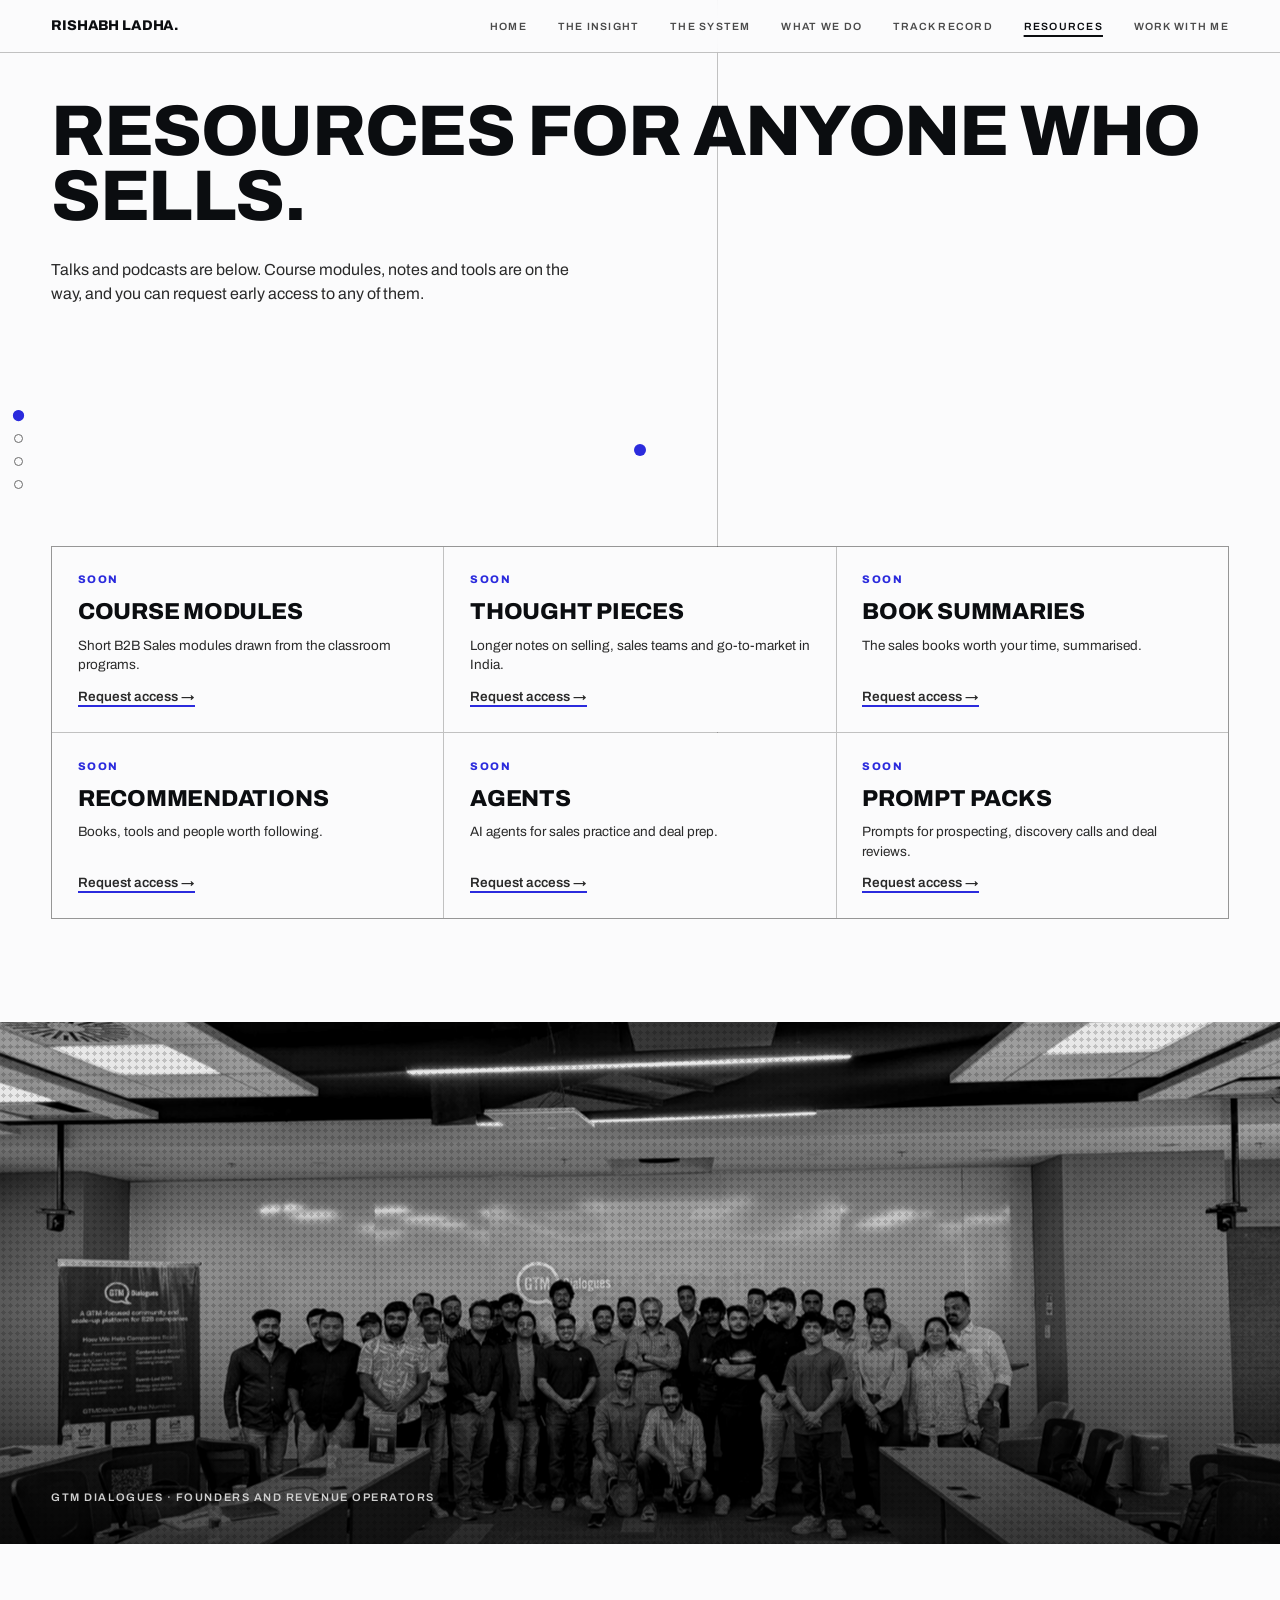
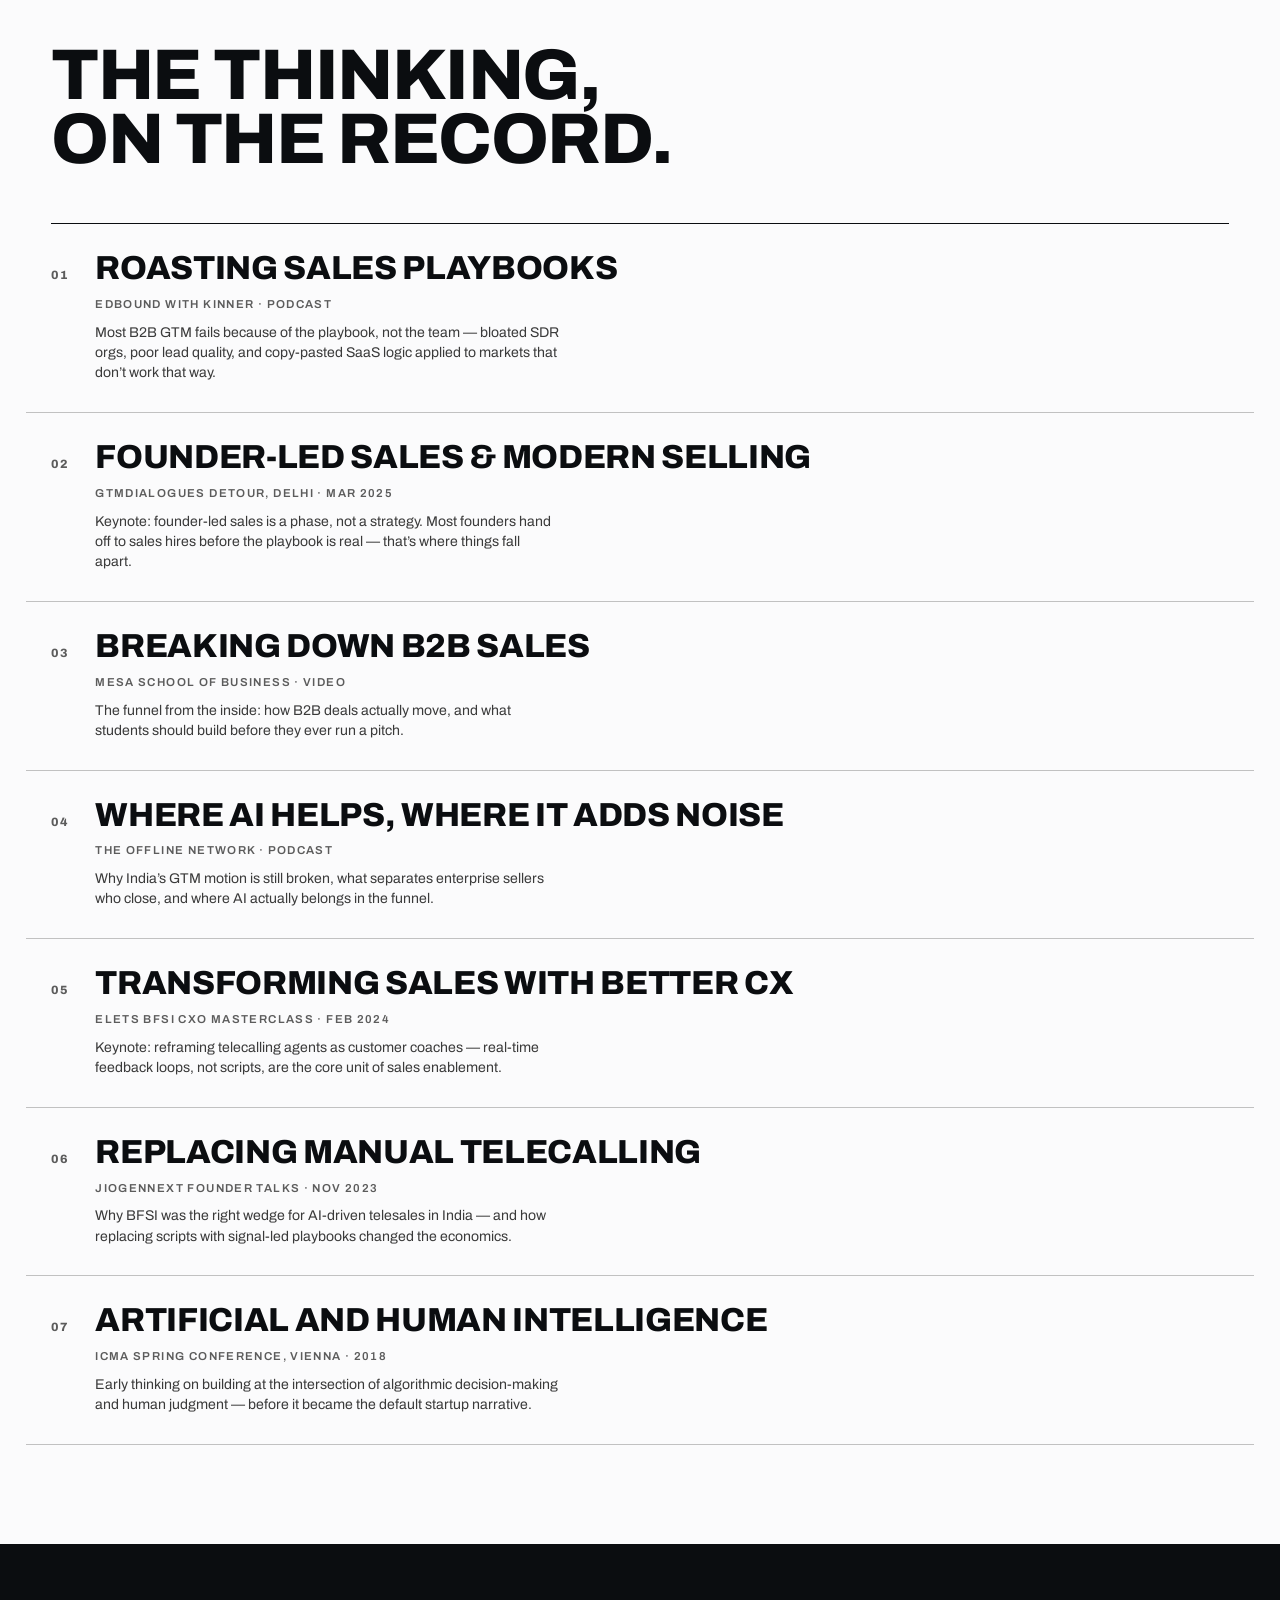
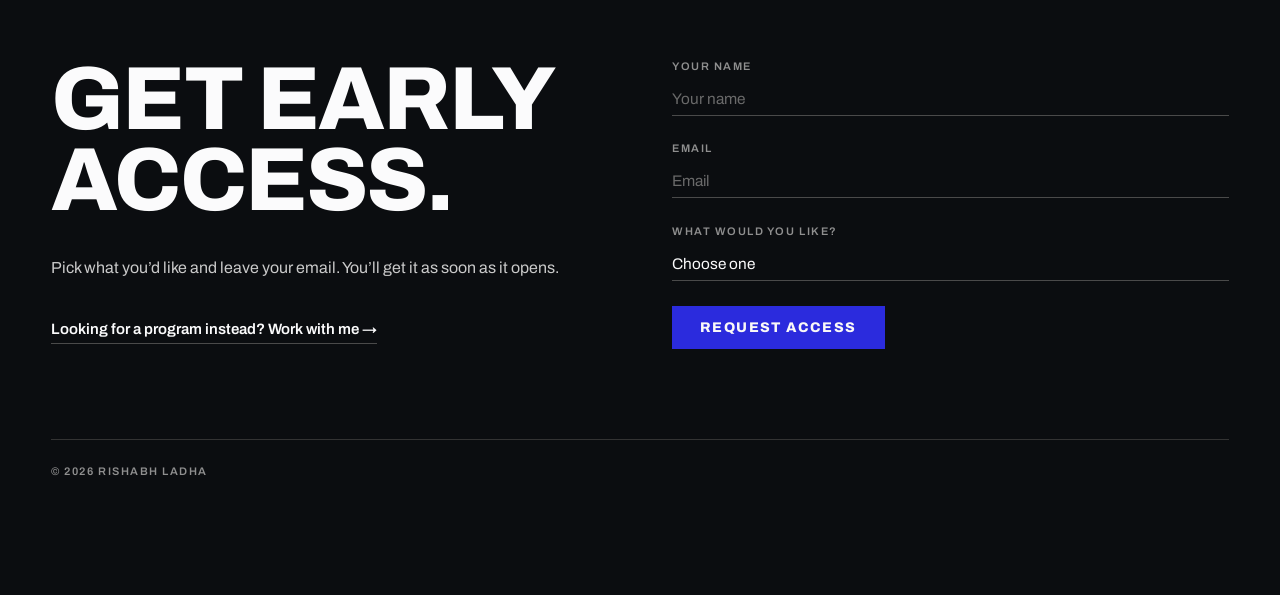
==== commit ad6fa727: "Drop chapter labels, refine copy and add photos across the site - Remove the visible chapter labels " ====
--- a/resources/index.html
+++ b/resources/index.html
@@ -31,13 +31,11 @@
 <main>
 <!-- ================= RESOURCES (separate page, off the main scroll) ================= -->
 <section class="shell chapter" id="top" data-chapter="Resources" data-screen-label="Resources">
-<div class="chapter-head"><span class="note">Resources</span></div>
 <h1 class="stmt stmt-lg" data-words>Resources for anyone who sells.</h1>
 <p class="copy copy--wide" style="margin-top:clamp(18px,2.4vw,30px)" data-rise>Talks and podcasts are below. Course modules, notes and tools are on the way, and you can request early access to any of them.</p>
 </section>
 
 <section class="shell chapter chapter--tight" id="soon" data-chapter="Coming soon" data-screen-label="Coming soon">
-<div class="chapter-head"><span class="num">01</span><span class="note">Coming soon</span></div>
 <div class="phases phases--3" data-stagger>
 <div class="phase"><span class="phase__n">SOON</span><h3>Course modules</h3><p>Short B2B Sales modules drawn from the classroom programs.</p><p style="margin-top:auto"><a class="link-u" href="#request" data-cursor="Ask">Request access &rarr;</a></p></div>
 <div class="phase"><span class="phase__n">SOON</span><h3>Thought pieces</h3><p>Longer notes on selling, sales teams and go-to-market in India.</p><p style="margin-top:auto"><a class="link-u" href="#request" data-cursor="Ask">Request access &rarr;</a></p></div>
@@ -48,8 +46,12 @@
 </div>
 </section>
 
+<figure class="interlude shot" data-screen-label="Interlude — GTM Dialogues">
+<img src="../assets/images/gtmdialogues-group.jpg" data-zoom="0.06" alt="Founders and revenue operators at a GTM Dialogues session with Rishabh Ladha" loading="lazy">
+<div class="shot__over"><span class="note">GTM Dialogues &middot; Founders and revenue operators</span></div>
+</figure>
+
 <section class="shell chapter" id="talks" data-chapter="Talks &amp; podcasts" data-screen-label="Talks and podcasts">
-<div class="chapter-head"><span class="num num--b">02</span><span class="note">Talks &amp; podcasts</span></div>
 <h2 class="stmt stmt-lg" data-words>The thinking,<br>on the record.</h2>
 <div class="rows" style="margin-top:clamp(28px,4vw,56px)">
 <a class="row" href="https://www.edbound.ai/blog/rishabh-ladha" target="_blank" rel="noopener" data-cursor="Listen" data-rise>
@@ -85,7 +87,6 @@
 <section class="end" id="request" data-chapter="Request access" data-screen-label="Request access">
 <div class="end__grid">
 <div>
-<div class="chapter-head"><span class="num" style="color:var(--acid-lit)">03</span><span class="note">Request access</span></div>
 <h2 class="stmt end__ask" data-words>Get early<br>access.</h2>
 <p class="copy copy--wide" style="color:#c9c9c9;margin-top:clamp(20px,3vw,36px)" data-rise>Pick what you&rsquo;d like and leave your email. You&rsquo;ll get it as soon as it opens.</p>
 <div class="direct" data-stagger>
--- a/styles/site.css
+++ b/styles/site.css
@@ -251,6 +251,11 @@
 /* what we do: human-led | systems + human-led, three offerings each */
 .offer{display:grid;grid-template-columns:repeat(2,minmax(0,1fr));gap:clamp(28px,4vw,72px);margin-top:clamp(28px,4vw,56px)}
 .offer__h{margin-bottom:14px;color:var(--acid)}
+.offer__shot{margin:0 0 clamp(18px,2vw,28px);aspect-ratio:16/9}
+/* insight: copy beside a photo */
+.split{display:grid;grid-template-columns:minmax(0,1fr) minmax(0,1fr);gap:clamp(24px,4vw,72px);align-items:start;margin-top:clamp(18px,2.4vw,30px)}
+.split__shot{margin:0;aspect-ratio:4/3}
+@media(max-width:899px){.split{grid-template-columns:1fr}}
 @media(max-width:899px){.offer{grid-template-columns:1fr}}
 .row{display:block;border-bottom:1px solid var(--rule);padding:clamp(18px,2.2vw,30px) clamp(14px,2vw,28px);margin-inline:calc(-1 * clamp(14px,2vw,28px));transition:background .35s var(--ease),color .35s var(--ease)}
 .row__t{display:flex;gap:clamp(12px,2vw,28px);align-items:baseline}
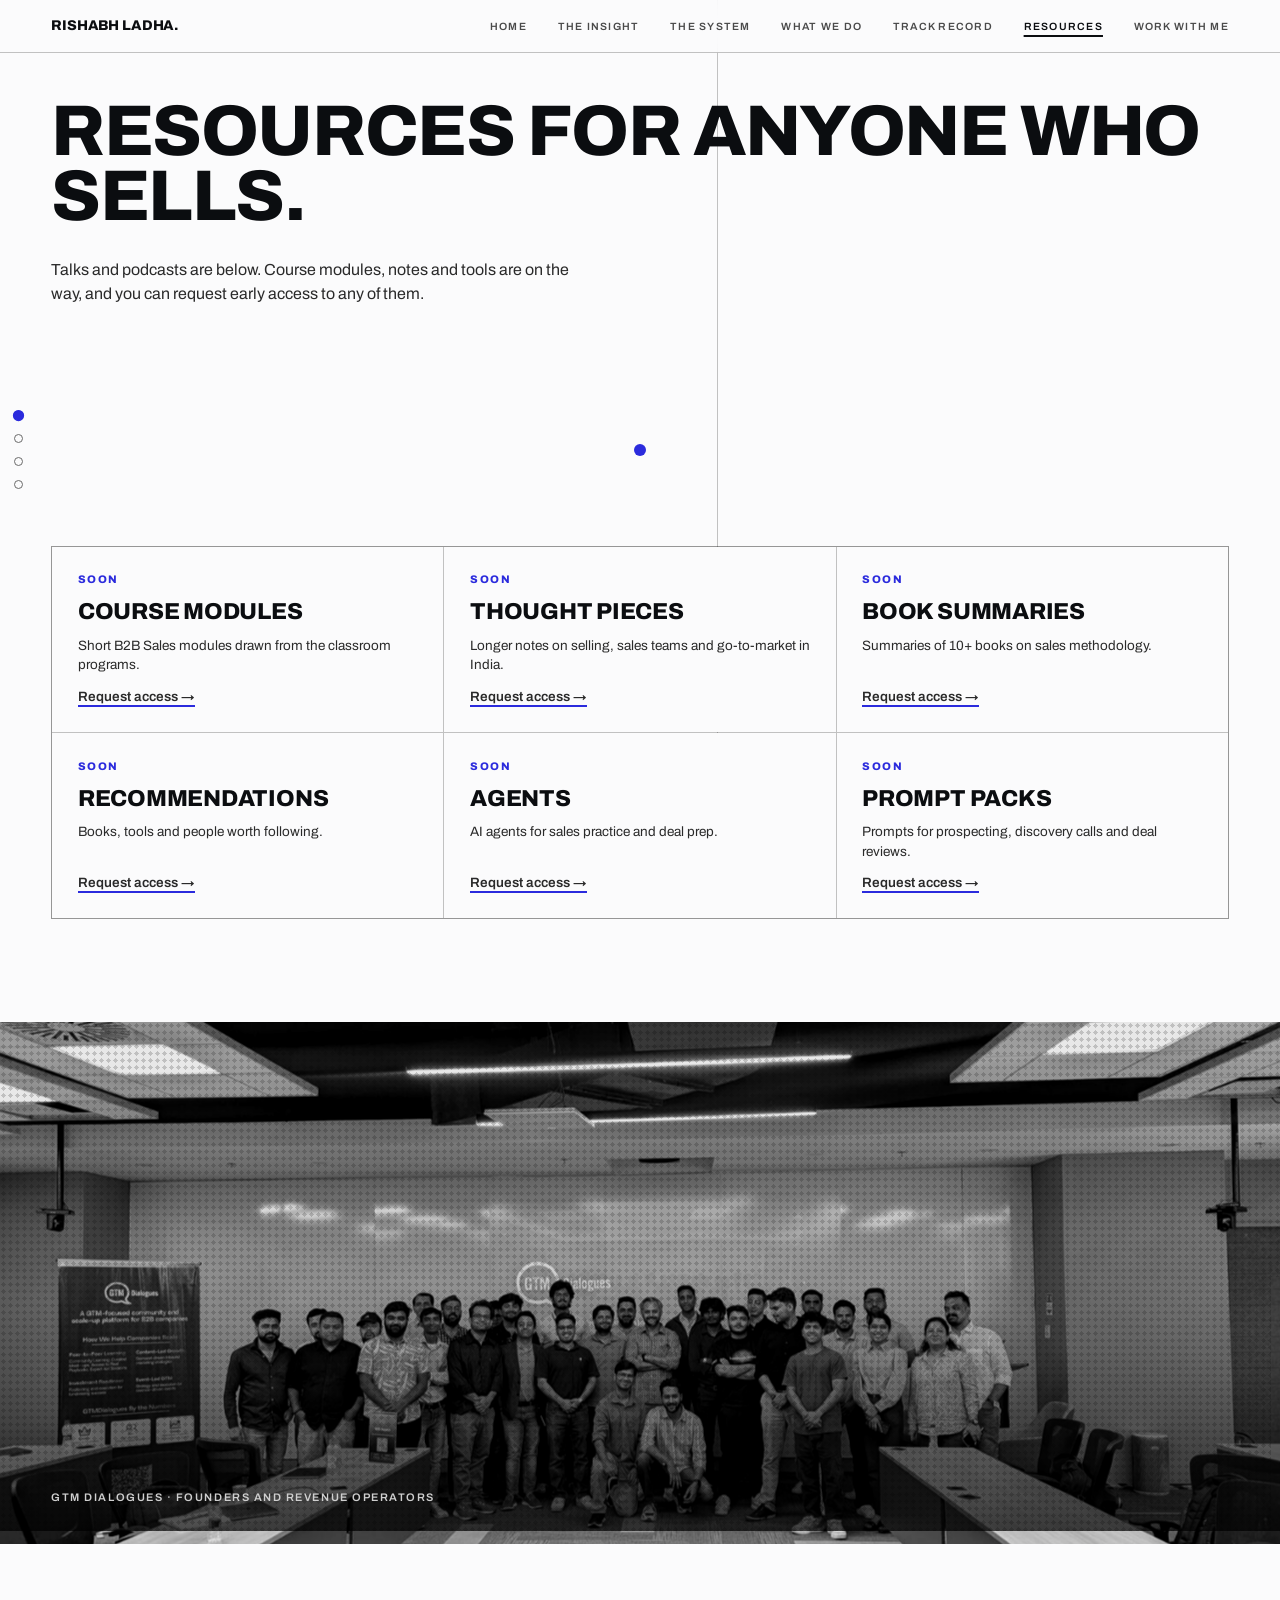
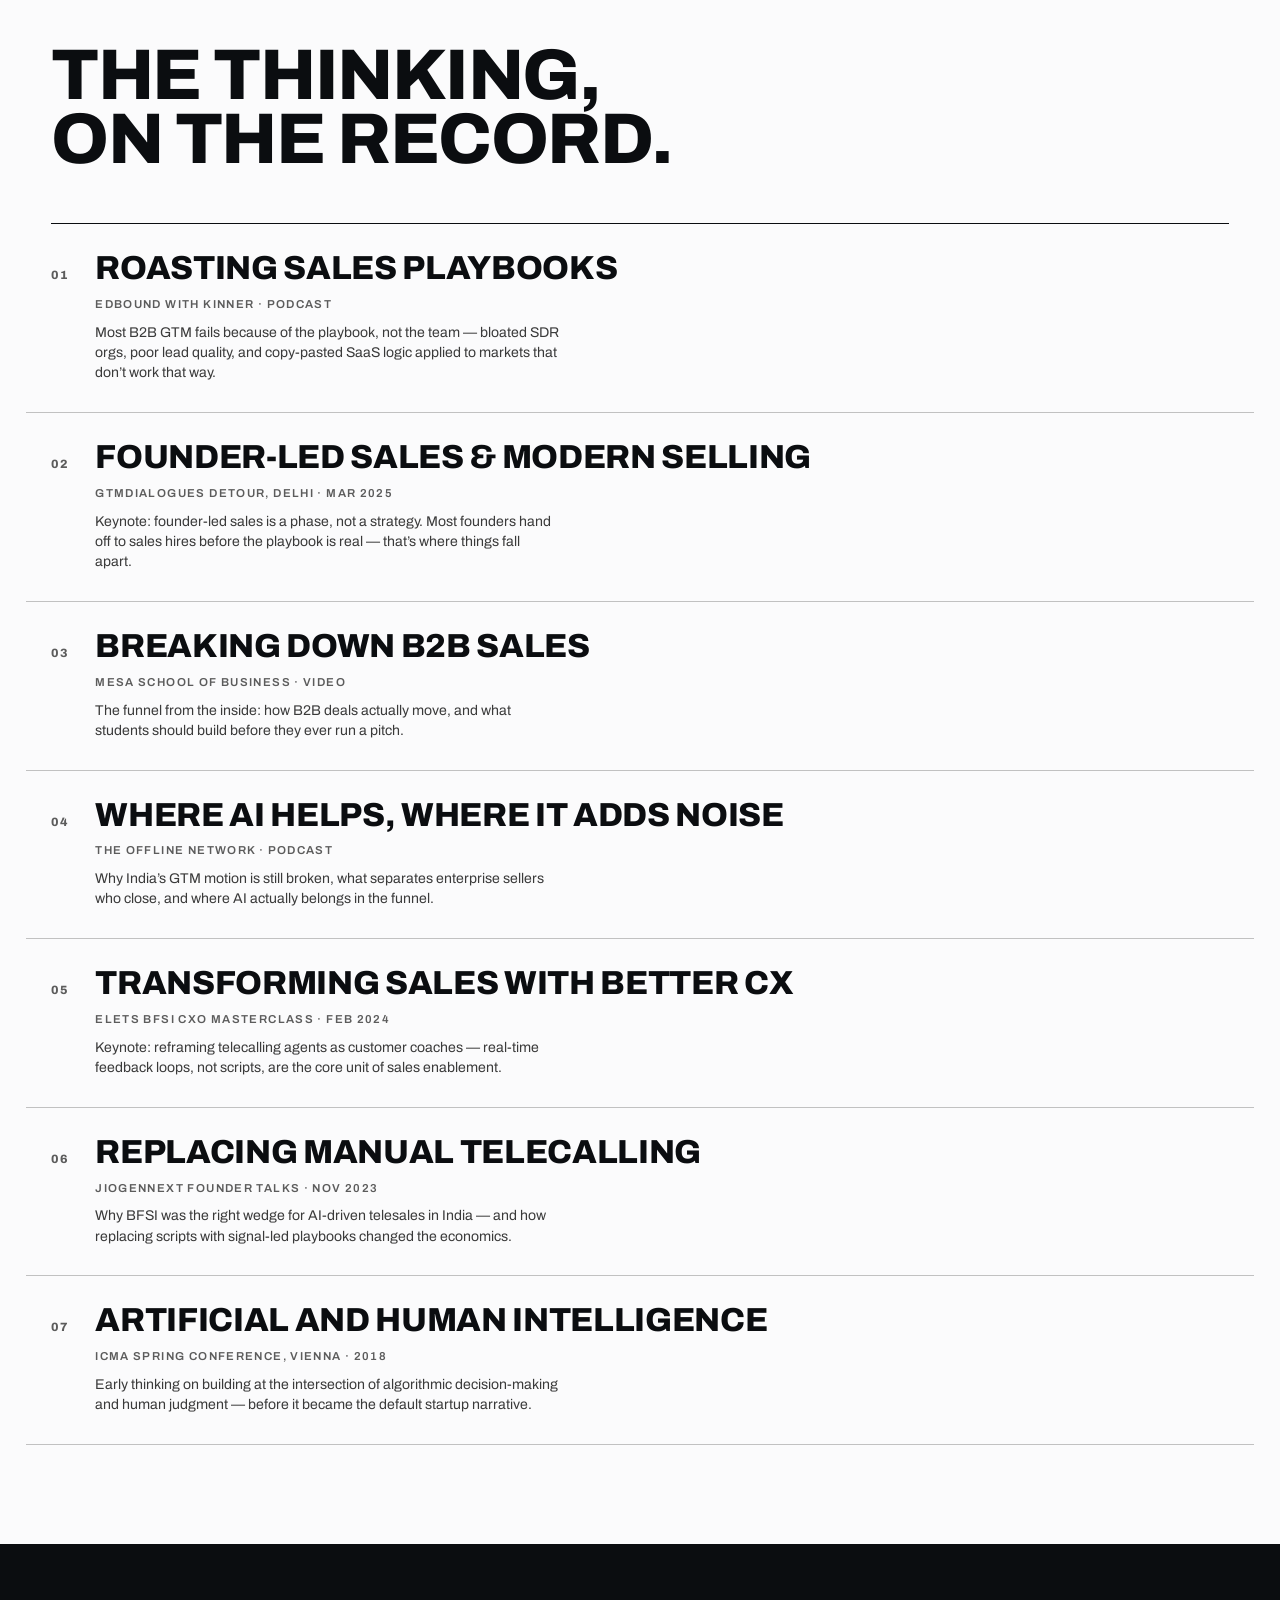
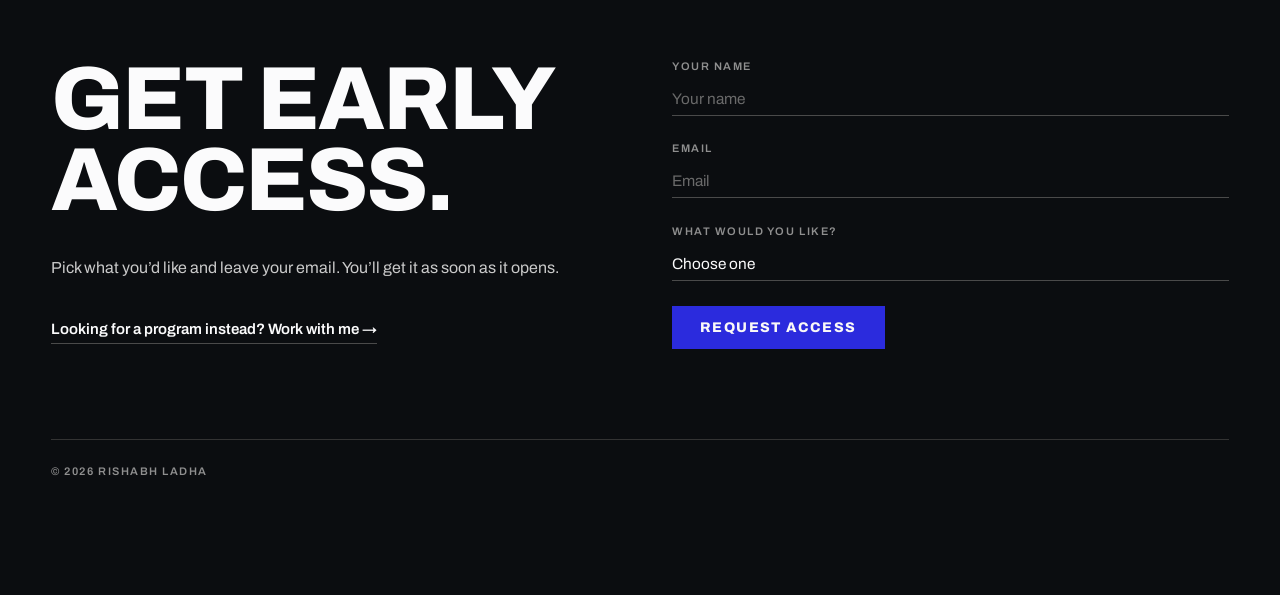
==== commit f428640d: "Add proof numbers from Rishabh's CV to the hero - Hero figures: 11 years on the revenue side, $10M e" ====
--- a/resources/index.html
+++ b/resources/index.html
@@ -39,7 +39,7 @@
 <div class="phases phases--3" data-stagger>
 <div class="phase"><span class="phase__n">SOON</span><h3>Course modules</h3><p>Short B2B Sales modules drawn from the classroom programs.</p><p style="margin-top:auto"><a class="link-u" href="#request" data-cursor="Ask">Request access &rarr;</a></p></div>
 <div class="phase"><span class="phase__n">SOON</span><h3>Thought pieces</h3><p>Longer notes on selling, sales teams and go-to-market in India.</p><p style="margin-top:auto"><a class="link-u" href="#request" data-cursor="Ask">Request access &rarr;</a></p></div>
-<div class="phase"><span class="phase__n">SOON</span><h3>Book summaries</h3><p>The sales books worth your time, summarised.</p><p style="margin-top:auto"><a class="link-u" href="#request" data-cursor="Ask">Request access &rarr;</a></p></div>
+<div class="phase"><span class="phase__n">SOON</span><h3>Book summaries</h3><p>Summaries of 10+ books on sales methodology.</p><p style="margin-top:auto"><a class="link-u" href="#request" data-cursor="Ask">Request access &rarr;</a></p></div>
 <div class="phase"><span class="phase__n">SOON</span><h3>Recommendations</h3><p>Books, tools and people worth following.</p><p style="margin-top:auto"><a class="link-u" href="#request" data-cursor="Ask">Request access &rarr;</a></p></div>
 <div class="phase"><span class="phase__n">SOON</span><h3>Agents</h3><p>AI agents for sales practice and deal prep.</p><p style="margin-top:auto"><a class="link-u" href="#request" data-cursor="Ask">Request access &rarr;</a></p></div>
 <div class="phase"><span class="phase__n">SOON</span><h3>Prompt packs</h3><p>Prompts for prospecting, discovery calls and deal reviews.</p><p style="margin-top:auto"><a class="link-u" href="#request" data-cursor="Ask">Request access &rarr;</a></p></div>
--- a/styles/site.css
+++ b/styles/site.css
@@ -80,9 +80,10 @@
 .reg::after{content:'';position:absolute;inset:3px;border:1px solid var(--quiet-dec);border-radius:50%}
 .hero__belief{grid-column:1;margin-top:clamp(28px,5vh,56px);max-width:440px}
 .hero__lead{font-size:clamp(19px,1.7vw,26px);line-height:1.25;font-weight:500;letter-spacing:-.01em;text-wrap:pretty}
-.creds{list-style:none;margin:clamp(16px,2vw,24px) 0 0;padding:0;display:flex;flex-wrap:wrap;gap:14px clamp(20px,2.4vw,36px)}
-.creds li{display:flex;flex-direction:column;gap:3px;font-size:clamp(14px,1.1vw,16px);font-weight:700}
-.creds b{font-size:10.5px;font-weight:700;letter-spacing:.14em;text-transform:uppercase;color:var(--quiet)}
+/* hero proof numbers: big value, small label under it (markup keeps label first for screen readers) */
+.creds{list-style:none;margin:clamp(18px,2.2vw,28px) 0 0;padding:0;display:grid;grid-template-columns:repeat(3,minmax(0,1fr));gap:14px clamp(16px,2vw,28px);border-top:1px solid var(--rule);padding-top:clamp(14px,1.6vw,20px)}
+.creds li{display:flex;flex-direction:column-reverse;justify-content:flex-end;gap:6px;font-size:clamp(24px,2.3vw,34px);font-weight:800;text-transform:uppercase;letter-spacing:-.02em;line-height:.95}
+.creds b{font-size:10.5px;font-weight:700;letter-spacing:.14em;line-height:1.35;text-transform:uppercase;color:var(--quiet)}
 .hero__name{position:relative;z-index:3;margin-top:clamp(28px,6vh,72px);line-height:.78;white-space:nowrap;font-size:min(clamp(56px,13.6vw,224px),11vw);max-width:100%;color:var(--black)}
 .hero .hero__name{max-width:var(--split);font-size:min(clamp(56px,13.6vw,224px),7.6vw);mix-blend-mode:difference;color:#f2f2f2}
 @media(max-width:899px){.hero__grid{grid-template-columns:1fr}.hero__asides{align-items:flex-start;text-align:left}.reg{margin-left:0}}
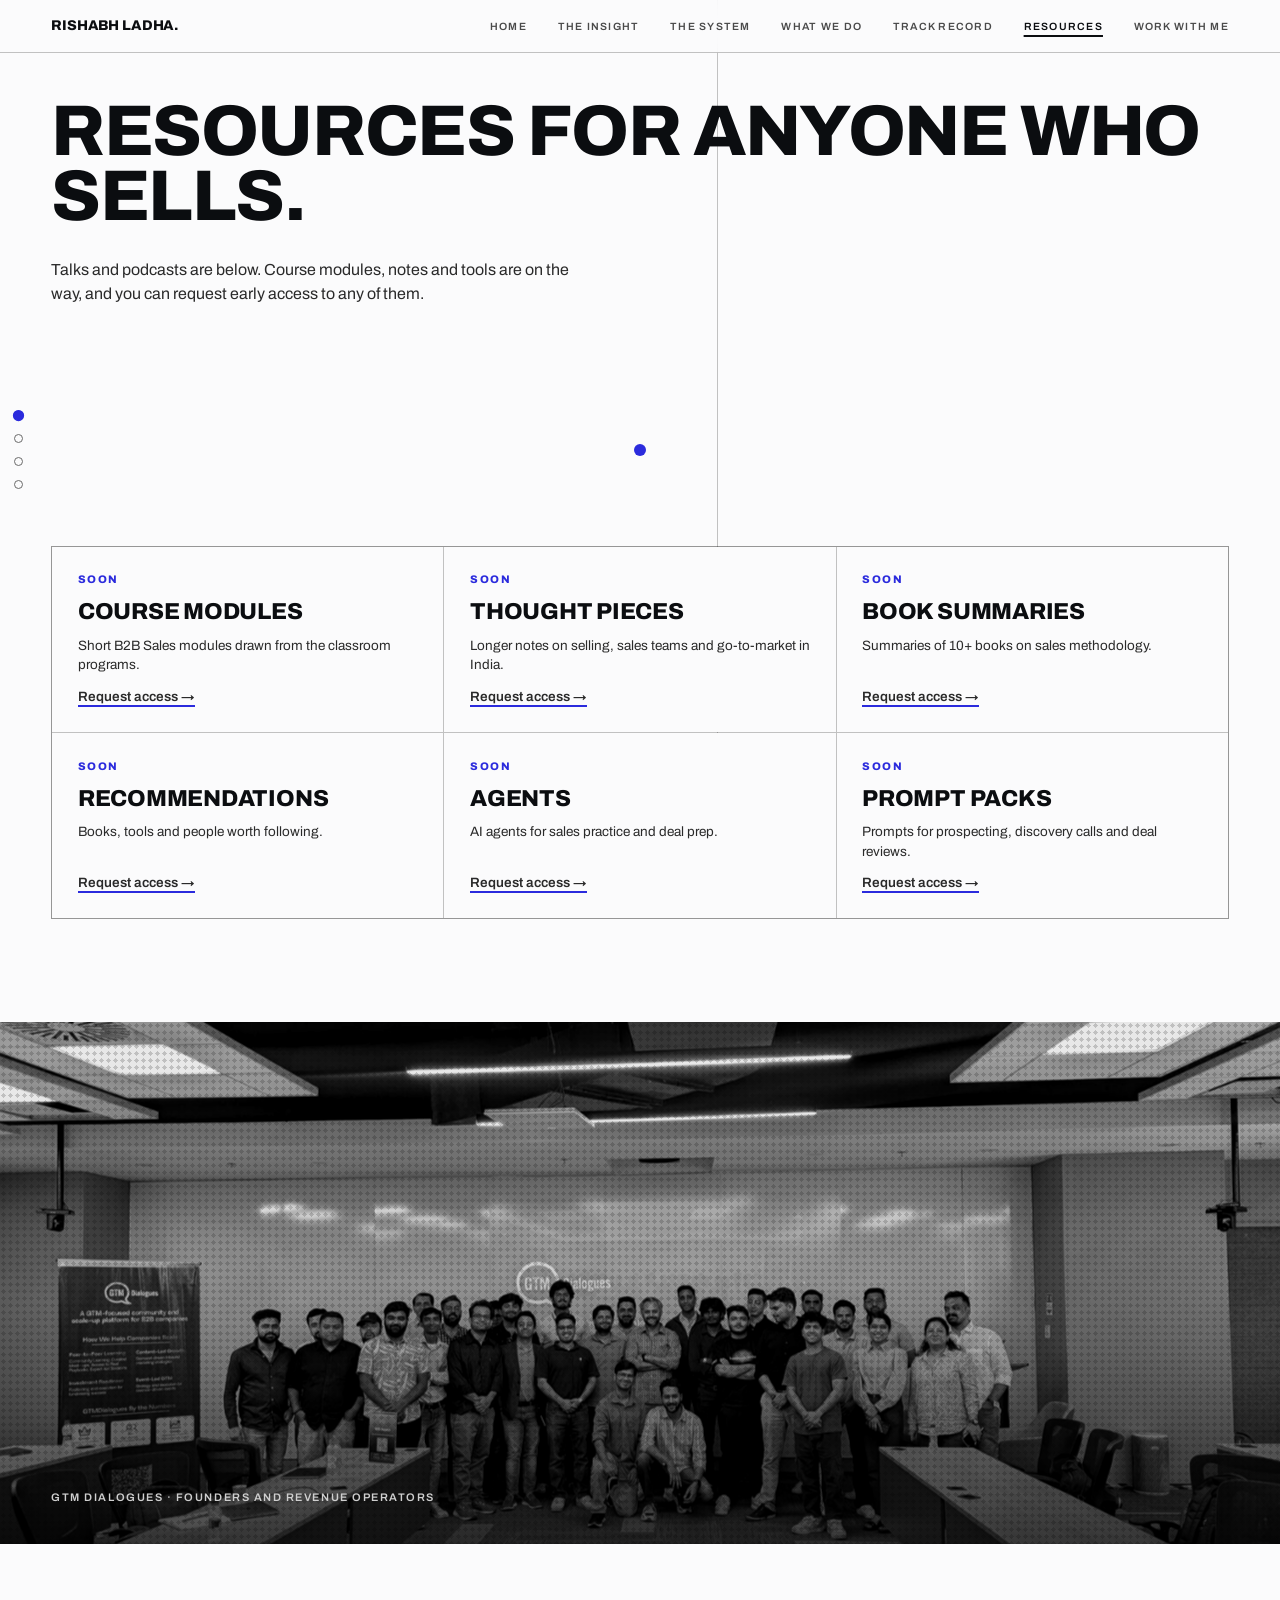
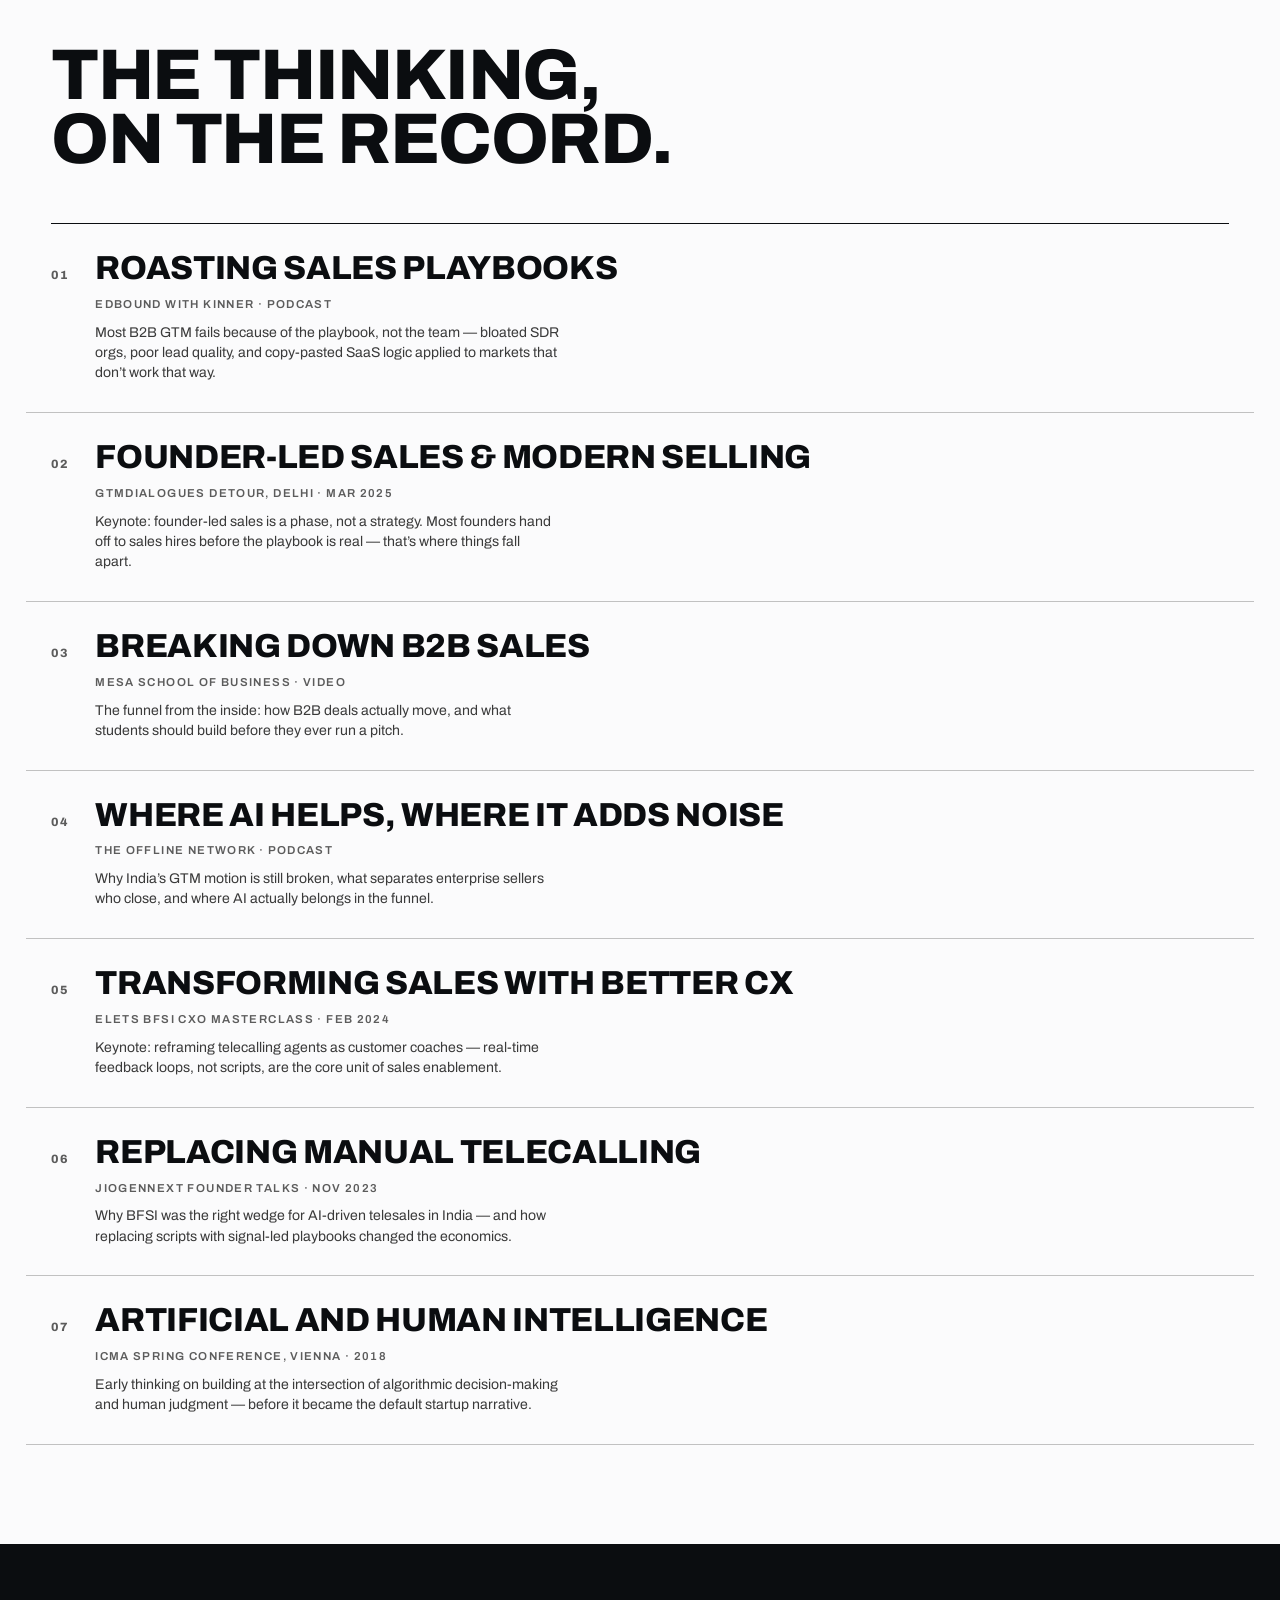
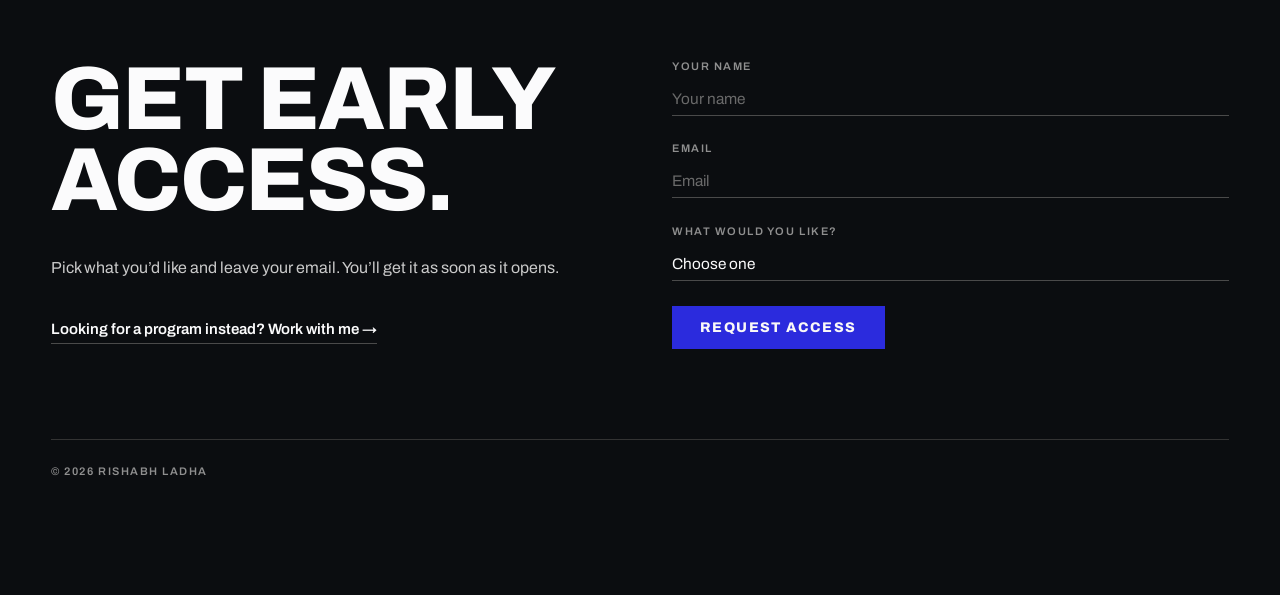
==== commit 07b31b1b: "Point the site at rishabhladha.com Switch og:image and JSON-LD URLs to the custom domain and add a c" ====
--- a/resources/index.html
+++ b/resources/index.html
@@ -6,8 +6,9 @@
 <meta name="description" content="Talks and podcasts from Rishabh Ladha, with course modules, book summaries, agents and prompt packs coming soon.">
 <meta property="og:title" content="Resources — Rishabh Ladha">
 <meta property="og:description" content="Talks and podcasts from Rishabh Ladha, with course modules, book summaries, agents and prompt packs coming soon.">
-<meta property="og:image" content="https://rishabh-ladha-website.vercel.app/assets/images/rishabh-portrait.jpg">
+<meta property="og:image" content="https://rishabhladha.com/assets/images/rishabh-portrait.jpg">
 <meta property="og:type" content="website">
+<link rel="canonical" href="https://rishabhladha.com/resources/">
 <link rel="icon" type="image/svg+xml" href="../favicon.svg">
 <link rel="preconnect" href="https://fonts.googleapis.com"><link rel="preconnect" href="https://fonts.gstatic.com" crossorigin>
 <link href="https://fonts.googleapis.com/css2?family=Archivo:wght@400;600;800&amp;display=swap" rel="stylesheet">
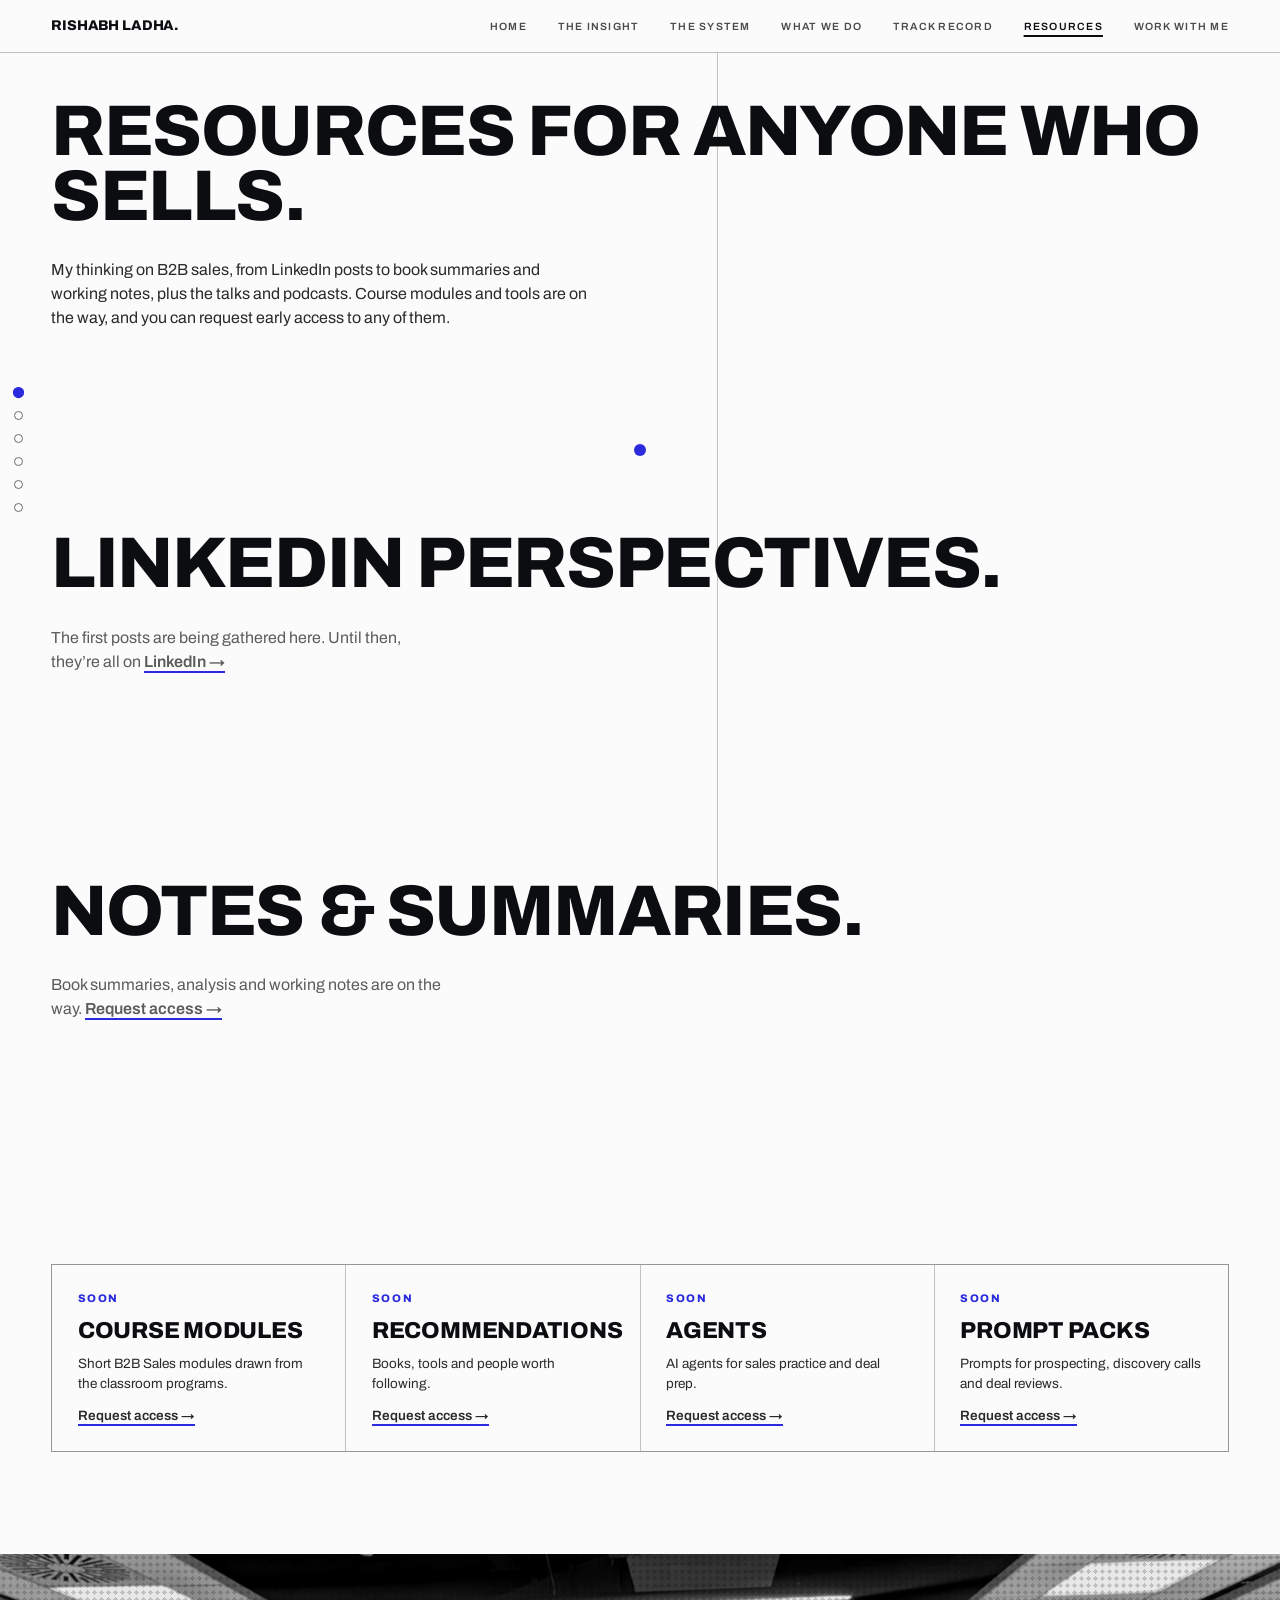
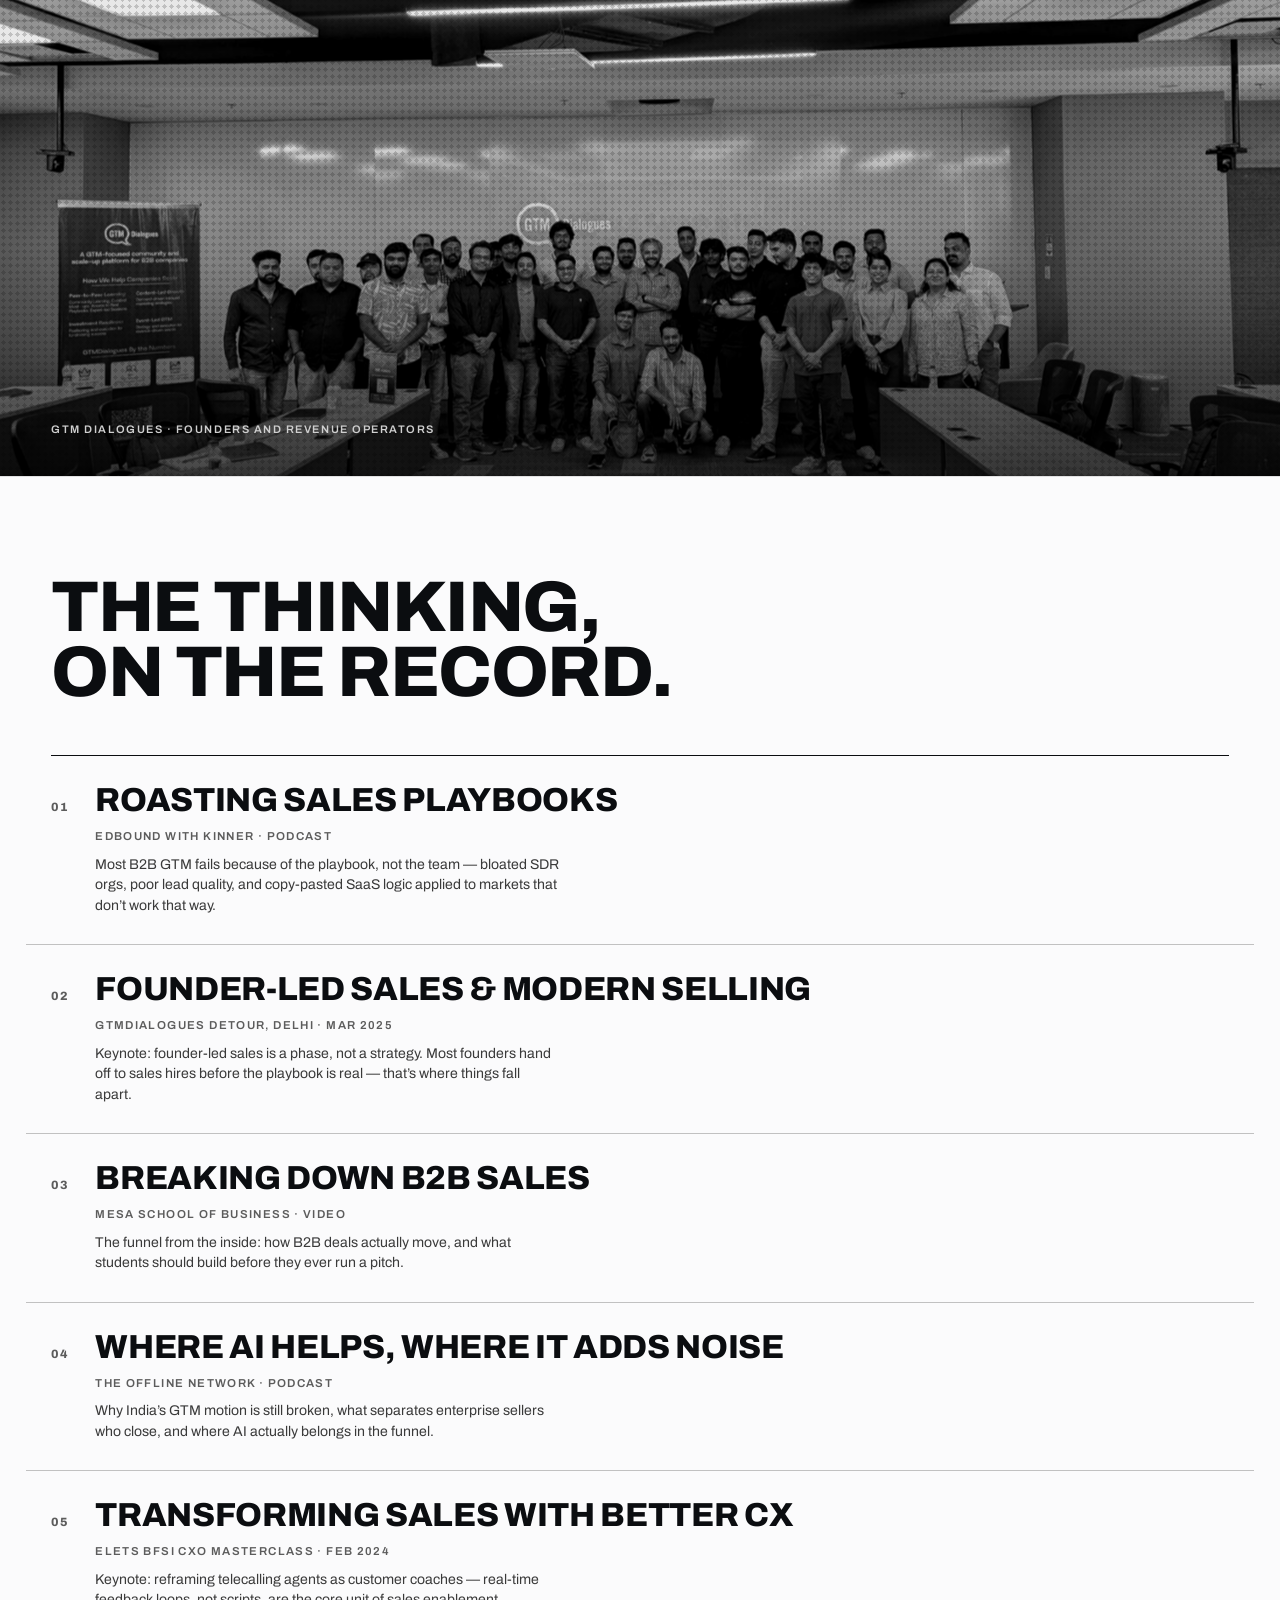
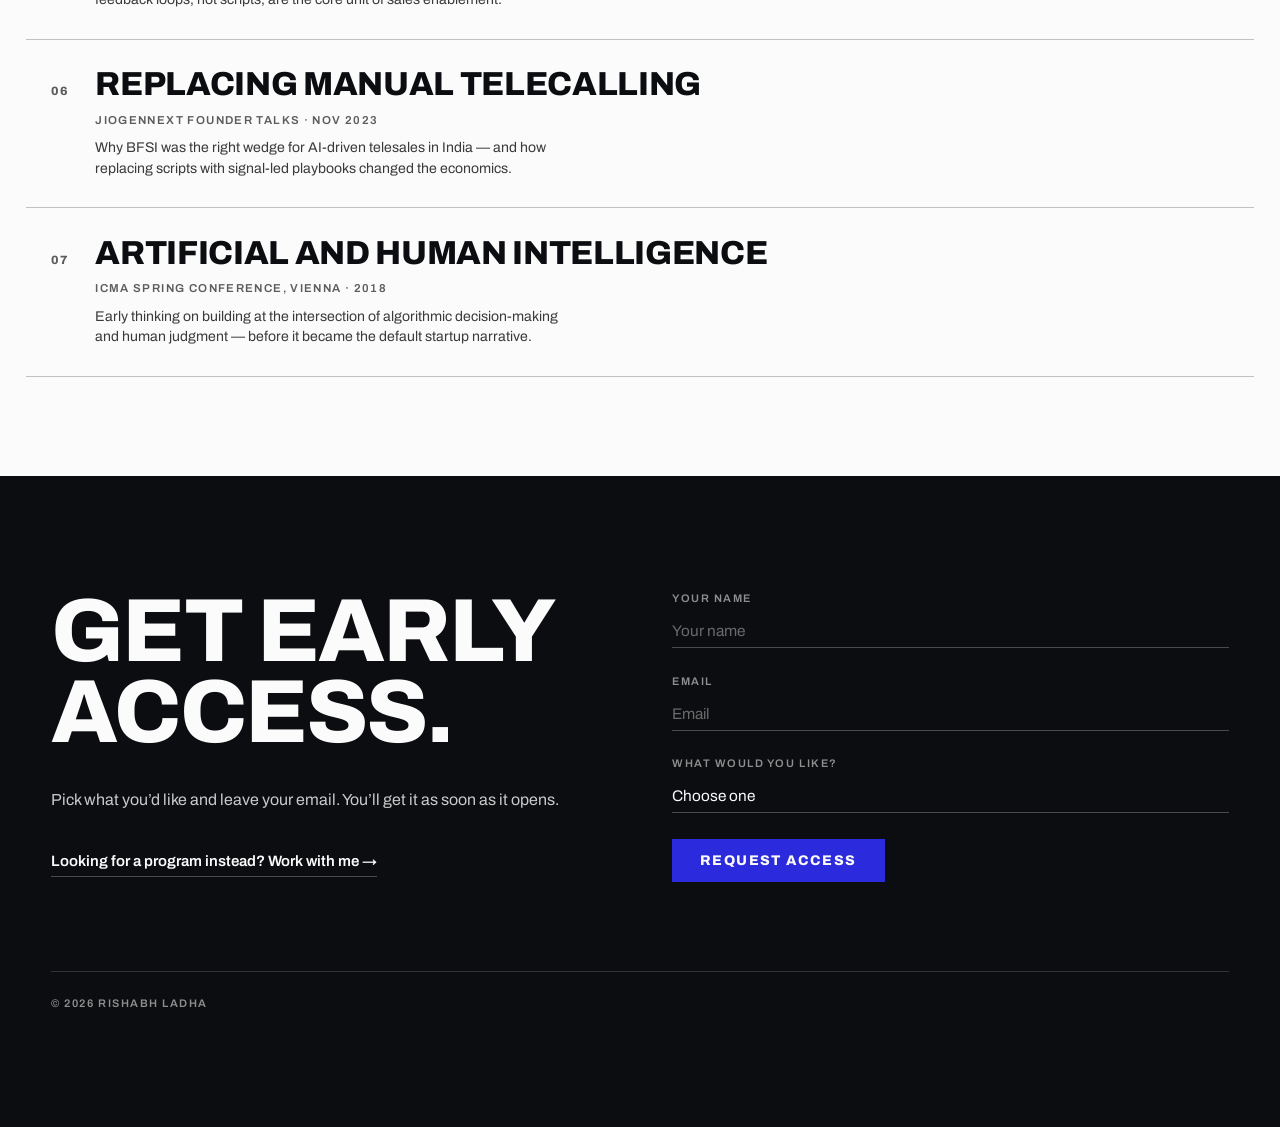
==== commit 60606e4f: "Add LinkedIn perspectives and notes & summaries to Resources Two hand-written entry lists on the exi" ====
--- a/resources/index.html
+++ b/resources/index.html
@@ -3,9 +3,9 @@
 <meta charset="UTF-8">
 <meta name="viewport" content="width=device-width, initial-scale=1.0">
 <title>Resources — Rishabh Ladha</title>
-<meta name="description" content="Talks and podcasts from Rishabh Ladha, with course modules, book summaries, agents and prompt packs coming soon.">
+<meta name="description" content="Rishabh Ladha on B2B sales: LinkedIn perspectives, book summaries and notes, talks and podcasts, with course modules, agents and prompt packs coming soon.">
 <meta property="og:title" content="Resources — Rishabh Ladha">
-<meta property="og:description" content="Talks and podcasts from Rishabh Ladha, with course modules, book summaries, agents and prompt packs coming soon.">
+<meta property="og:description" content="Rishabh Ladha on B2B sales: LinkedIn perspectives, book summaries and notes, talks and podcasts, with course modules, agents and prompt packs coming soon.">
 <meta property="og:image" content="https://rishabhladha.com/assets/images/rishabh-portrait.jpg">
 <meta property="og:type" content="website">
 <link rel="canonical" href="https://rishabhladha.com/resources/">
@@ -33,14 +33,46 @@
 <!-- ================= RESOURCES (separate page, off the main scroll) ================= -->
 <section class="shell chapter" id="top" data-chapter="Resources" data-screen-label="Resources">
 <h1 class="stmt stmt-lg" data-words>Resources for anyone who sells.</h1>
-<p class="copy copy--wide" style="margin-top:clamp(18px,2.4vw,30px)" data-rise>Talks and podcasts are below. Course modules, notes and tools are on the way, and you can request early access to any of them.</p>
+<p class="copy copy--wide" style="margin-top:clamp(18px,2.4vw,30px)" data-rise>My thinking on B2B sales, from LinkedIn posts to book summaries and working notes, plus the talks and podcasts. Course modules and tools are on the way, and you can request early access to any of them.</p>
+</section>
+
+<!-- Entries: one <article class="entry"> per item, written by hand (no feed, no API).
+     To add one, copy the template below into the section's [data-entries] list and fill it in.
+     motion.js sorts each list newest-first by <time datetime>, so placement doesn't matter.
+     A list with no .entry shows its .entries__empty note instead (pure CSS, see site.css).
+
+<article class="entry" data-rise>
+<div class="entry__k">
+<span class="note"><time datetime="YYYY-MM-DD">D Mon YYYY</time> &middot; TYPE</span>
+<h3 class="stmt stmt-md">Title</h3>
+</div>
+<div class="entry__b">
+<p class="copy copy--wide">Body: one paragraph per <p>.</p>
+<div class="tags"><span>Tag</span></div>
+<p><a class="link-u" href="URL" target="_blank" rel="noopener" data-cursor="Read">Read on LinkedIn &rarr;</a></p>
+</div>
+</article>
+
+     TYPE: "LinkedIn" in perspectives; "Book summary", "Note", "Analysis" or "Insight" in notes.
+     The tags and link lines are optional. -->
+
+<section class="shell chapter chapter--tight" id="perspectives" data-chapter="LinkedIn perspectives" data-screen-label="LinkedIn perspectives">
+<h2 class="stmt stmt-lg" data-words>LinkedIn perspectives.</h2>
+<div class="entries" data-entries>
+</div>
+<p class="copy entries__empty">The first posts are being gathered here. Until then, they&rsquo;re all on <a class="link-u" href="https://in.linkedin.com/in/rishabhladha" target="_blank" rel="noopener" data-cursor="Open">LinkedIn &rarr;</a></p>
+</section>
+
+<section class="shell chapter chapter--tight" id="notes" data-chapter="Notes &amp; summaries" data-screen-label="Notes and summaries">
+<h2 class="stmt stmt-lg" data-words>Notes &amp; summaries.</h2>
+<div class="entries" data-entries>
+</div>
+<p class="copy entries__empty">Book summaries, analysis and working notes are on the way. <a class="link-u" href="#request" data-cursor="Ask">Request access &rarr;</a></p>
 </section>
 
 <section class="shell chapter chapter--tight" id="soon" data-chapter="Coming soon" data-screen-label="Coming soon">
-<div class="phases phases--3" data-stagger>
+<div class="phases" data-stagger>
 <div class="phase"><span class="phase__n">SOON</span><h3>Course modules</h3><p>Short B2B Sales modules drawn from the classroom programs.</p><p style="margin-top:auto"><a class="link-u" href="#request" data-cursor="Ask">Request access &rarr;</a></p></div>
-<div class="phase"><span class="phase__n">SOON</span><h3>Thought pieces</h3><p>Longer notes on selling, sales teams and go-to-market in India.</p><p style="margin-top:auto"><a class="link-u" href="#request" data-cursor="Ask">Request access &rarr;</a></p></div>
-<div class="phase"><span class="phase__n">SOON</span><h3>Book summaries</h3><p>Summaries of 10+ books on sales methodology.</p><p style="margin-top:auto"><a class="link-u" href="#request" data-cursor="Ask">Request access &rarr;</a></p></div>
 <div class="phase"><span class="phase__n">SOON</span><h3>Recommendations</h3><p>Books, tools and people worth following.</p><p style="margin-top:auto"><a class="link-u" href="#request" data-cursor="Ask">Request access &rarr;</a></p></div>
 <div class="phase"><span class="phase__n">SOON</span><h3>Agents</h3><p>AI agents for sales practice and deal prep.</p><p style="margin-top:auto"><a class="link-u" href="#request" data-cursor="Ask">Request access &rarr;</a></p></div>
 <div class="phase"><span class="phase__n">SOON</span><h3>Prompt packs</h3><p>Prompts for prospecting, discovery calls and deal reviews.</p><p style="margin-top:auto"><a class="link-u" href="#request" data-cursor="Ask">Request access &rarr;</a></p></div>
@@ -97,13 +129,15 @@
 <!-- Same FormSubmit endpoint as the contact form; _subject marks these as access requests. -->
 <form class="form" action="https://formsubmit.co/rishabhladha17@gmail.com" method="POST" data-rise>
 <input type="hidden" name="_subject" value="Resource access request">
+<!-- After sending, FormSubmit returns people here; motion.js swaps the form for the note below. -->
+<input type="hidden" name="_next" value="https://rishabhladha.com/resources/?requested=1#request">
+<p class="form__sent" data-sent-note="requested" hidden><b>Thanks, you&rsquo;re on the list.</b> You&rsquo;ll get access as soon as it opens.</p>
 <div class="f"><label for="r-name">Your name</label><input id="r-name" type="text" name="name" placeholder="Your name" required></div>
 <div class="f"><label for="r-email">Email</label><input id="r-email" type="email" name="email" placeholder="Email" required></div>
 <div class="f"><label for="r-what">What would you like?</label><select id="r-what" name="resource" required>
 <option value="" disabled selected>Choose one</option>
 <option>Course modules</option>
-<option>Thought pieces</option>
-<option>Book summaries</option>
+<option>Notes &amp; summaries</option>
 <option>Recommendations</option>
 <option>Agents</option>
 <option>Prompt packs</option>
--- a/styles/site.css
+++ b/styles/site.css
@@ -239,6 +239,11 @@
 .entry__b .copy--wide{max-width:none}
 @media(max-width:899px){.entry{grid-template-columns:1fr}}
 .tags{display:flex;flex-wrap:wrap;gap:8px;margin-top:4px}
+/* resources: hand-written entry lists; the empty note shows only while a list has no .entry */
+.entries{margin-top:clamp(28px,4vw,56px)}
+.entries__empty{display:none;margin-top:clamp(18px,2.4vw,30px);color:var(--quiet)}
+.entries:not(:has(.entry)){display:none}
+.entries:not(:has(.entry)) + .entries__empty{display:block}
 /* client logos: the companies' own files, forced to solid black to sit in the one-accent system */
 .logos{display:flex;flex-wrap:wrap;align-items:center;gap:clamp(20px,3.4vw,52px);margin-top:4px}
 .logos img{height:calc(var(--h,1) * clamp(22px,2.2vw,30px));width:auto;filter:brightness(0);opacity:.88}
@@ -279,6 +284,10 @@
 .sig .hero__thumb{width:clamp(56px,5vw,72px);border-color:#333}
 .sig .note{margin-top:8px}
 .form{display:flex;flex-direction:column;gap:clamp(18px,2vw,26px)}
+/* thank-you note shown in place of the fields when FormSubmit returns people to the site */
+.form.is-sent>:not(.form__sent){display:none}
+.form__sent{font-size:clamp(18px,1.6vw,24px);line-height:1.35;color:#c9c9c9;border-top:1px solid #4a4a4a;padding-top:clamp(18px,2vw,26px)}
+.form__sent b{display:block;color:var(--paper);font-weight:800}
 .f{display:flex;flex-direction:column;gap:8px}
 .f label{font-size:11px;font-weight:600;letter-spacing:.14em;text-transform:uppercase;color:#8f8f8f}
 .f input,.f textarea,.f select{font-family:inherit;font-size:clamp(15px,1.2vw,18px);color:var(--paper);background:none;border:0;border-bottom:1px solid #4a4a4a;padding:8px 0;transition:border-color .25s var(--ease)}
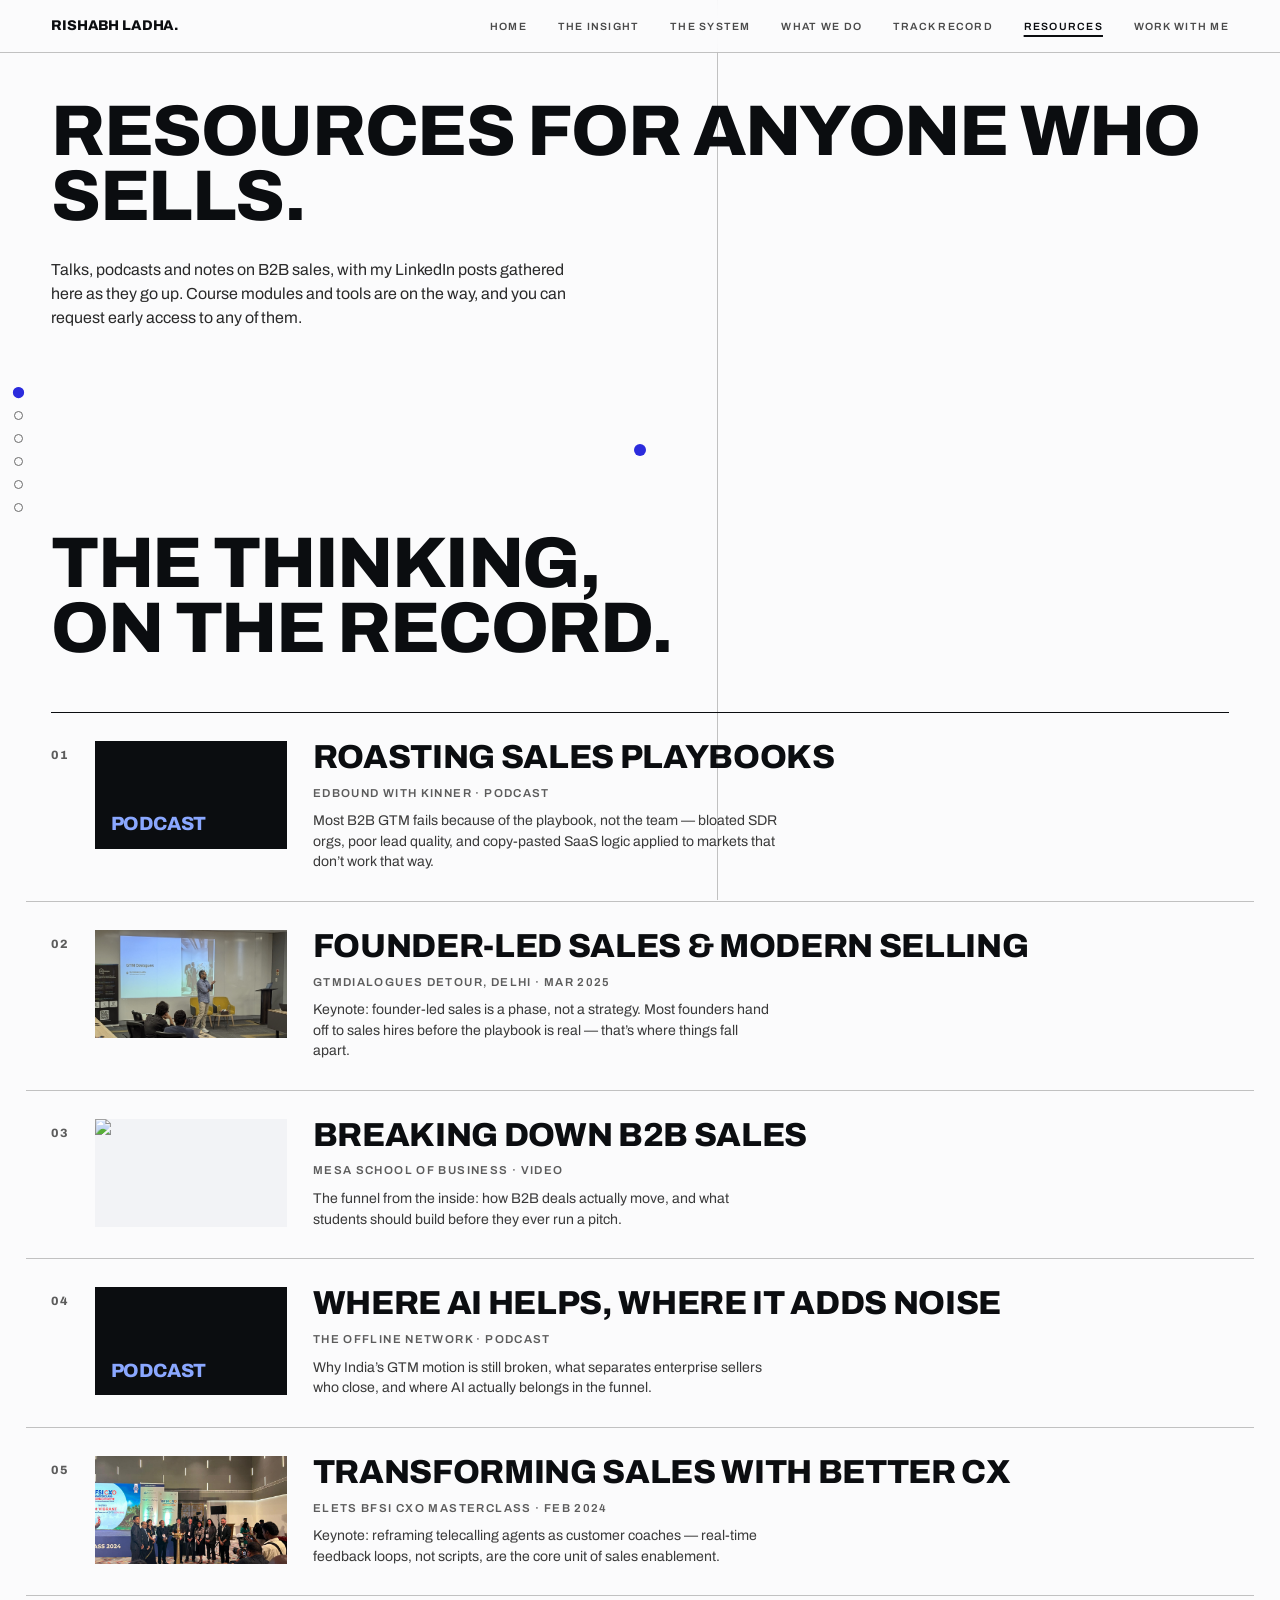
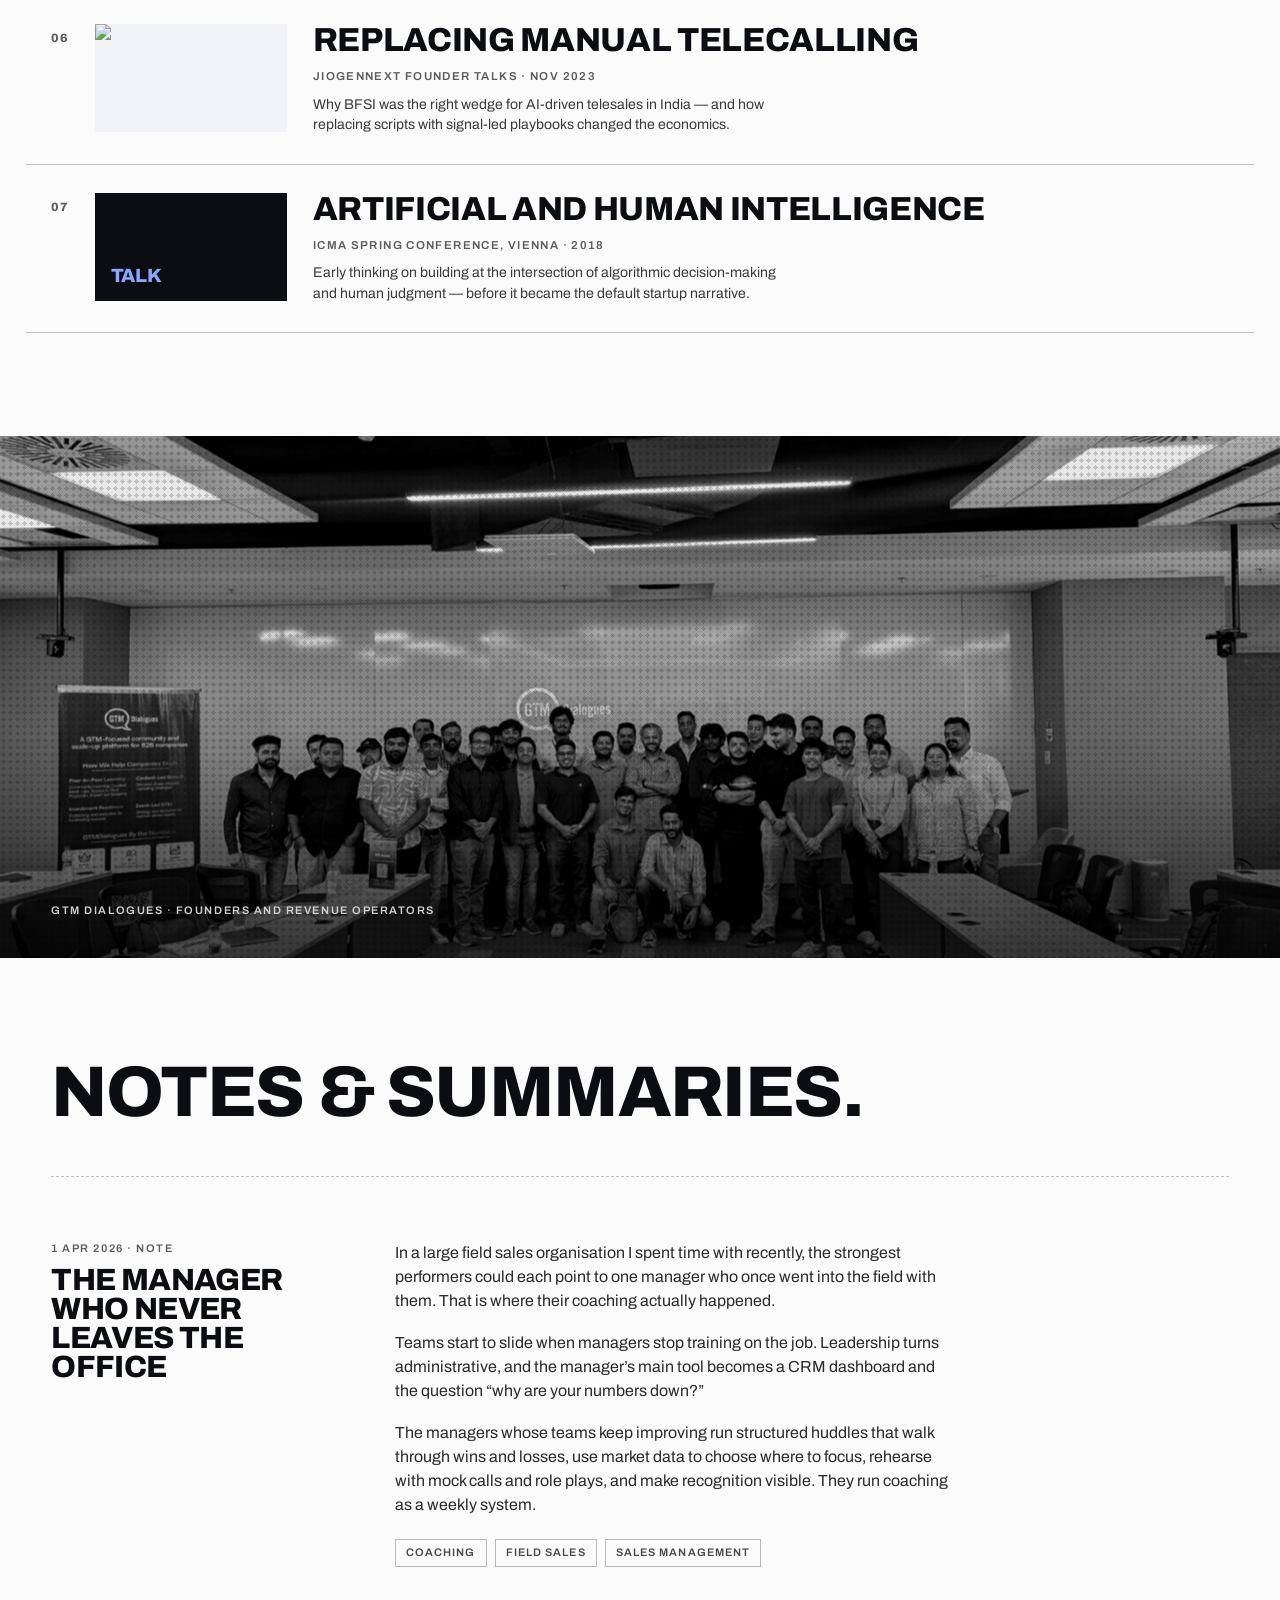
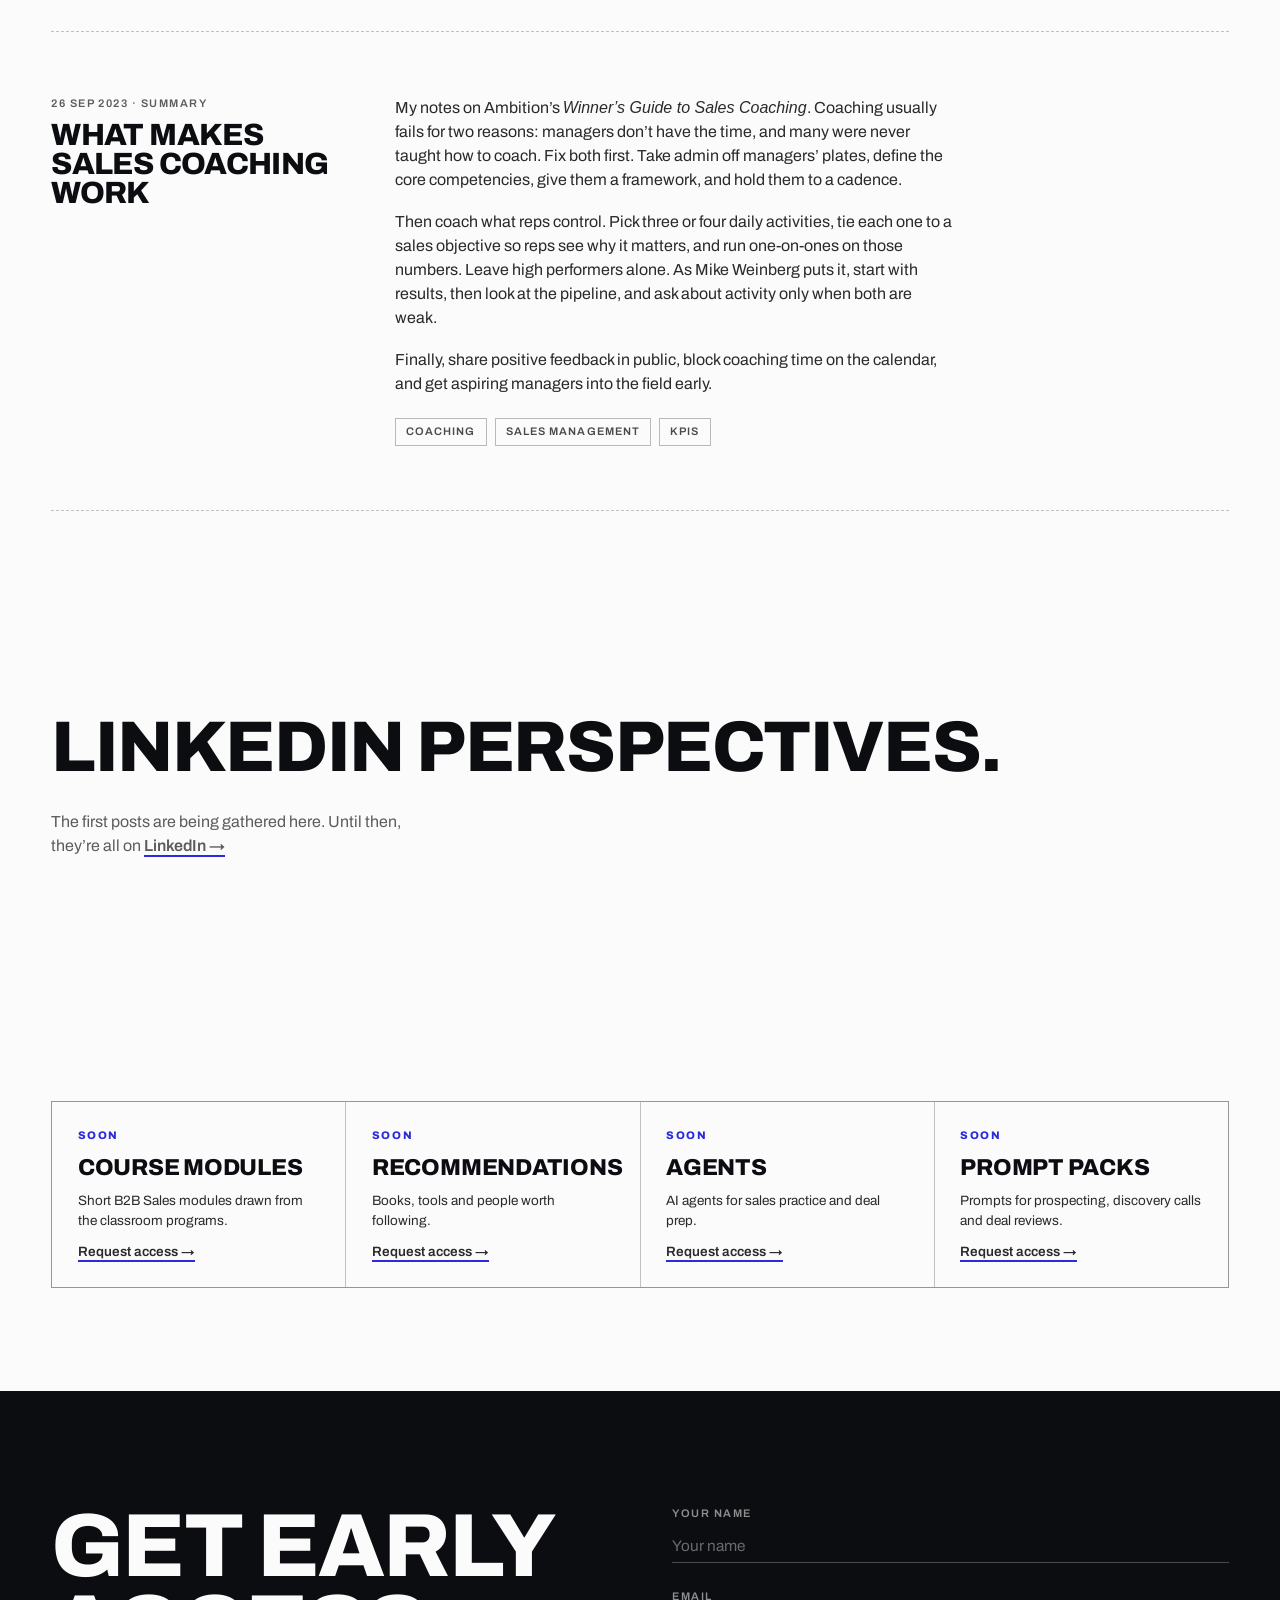
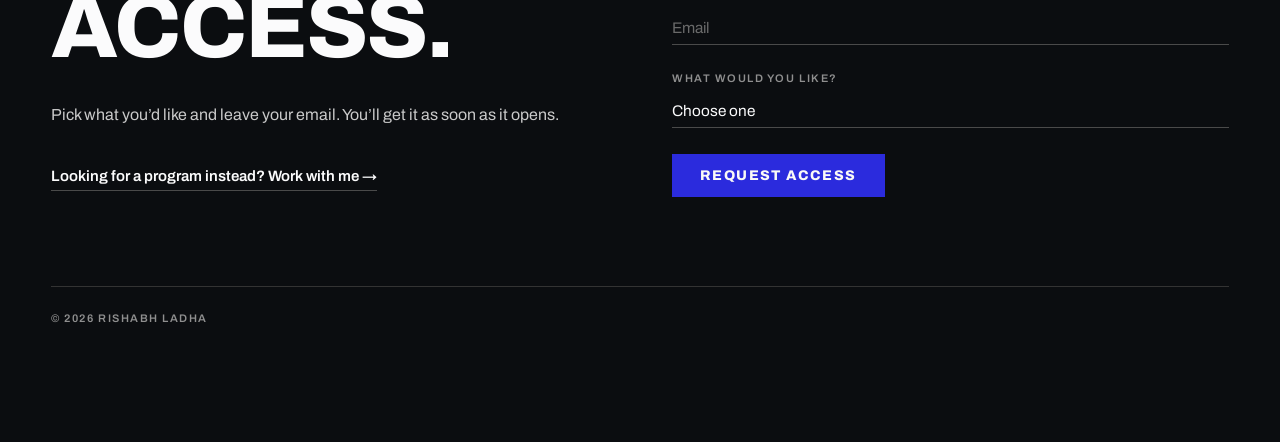
==== commit 651eca75: "Lead Resources with talks, add thumbnails and two starter notes Talks & podcasts move to the top wit" ====
--- a/resources/index.html
+++ b/resources/index.html
@@ -33,8 +33,42 @@
 <!-- ================= RESOURCES (separate page, off the main scroll) ================= -->
 <section class="shell chapter" id="top" data-chapter="Resources" data-screen-label="Resources">
 <h1 class="stmt stmt-lg" data-words>Resources for anyone who sells.</h1>
-<p class="copy copy--wide" style="margin-top:clamp(18px,2.4vw,30px)" data-rise>My thinking on B2B sales, from LinkedIn posts to book summaries and working notes, plus the talks and podcasts. Course modules and tools are on the way, and you can request early access to any of them.</p>
+<p class="copy copy--wide" style="margin-top:clamp(18px,2.4vw,30px)" data-rise>Talks, podcasts and notes on B2B sales, with my LinkedIn posts gathered here as they go up. Course modules and tools are on the way, and you can request early access to any of them.</p>
 </section>
+
+<section class="shell chapter chapter--tight" id="talks" data-chapter="Talks &amp; podcasts" data-screen-label="Talks and podcasts">
+<h2 class="stmt stmt-lg" data-words>The thinking,<br>on the record.</h2>
+<div class="rows" style="margin-top:clamp(28px,4vw,56px)">
+<a class="row" href="https://www.edbound.ai/blog/rishabh-ladha" target="_blank" rel="noopener" data-cursor="Listen" data-rise>
+<div class="row__t"><span class="row__n">01</span><span class="row__img row__img--blank" aria-hidden="true"><span>Podcast</span></span><div><span class="row__h">Roasting sales playbooks</span><p class="row__m">Edbound with Kinner &middot; Podcast</p><p class="row__a">Most B2B GTM fails because of the playbook, not the team &mdash; bloated SDR orgs, poor lead quality, and copy-pasted SaaS logic applied to markets that don&rsquo;t work that way.</p></div></div>
+</a>
+<a class="row" href="https://lu.ma/8a8rdwe1" target="_blank" rel="noopener" data-cursor="Open" data-rise>
+<div class="row__t"><span class="row__n">02</span><figure class="row__img"><img src="../assets/images/gtmdialogues-talk.jpg" alt="Rishabh Ladha speaking at GTM Dialogues" loading="lazy"></figure><div><span class="row__h">Founder-led sales &amp; modern selling</span><p class="row__m">GTMDialogues DeTour, Delhi &middot; Mar 2025</p><p class="row__a">Keynote: founder-led sales is a phase, not a strategy. Most founders hand off to sales hires before the playbook is real &mdash; that&rsquo;s where things fall apart.</p></div></div>
+</a>
+<a class="row" href="https://www.youtube.com/watch?v=hy5hGFKIdEQ" target="_blank" rel="noopener" data-cursor="Watch" data-rise>
+<div class="row__t"><span class="row__n">03</span><figure class="row__img"><img src="https://i.ytimg.com/vi/hy5hGFKIdEQ/hqdefault.jpg" alt="Breaking down B2B sales, Mesa School of Business video" loading="lazy"></figure><div><span class="row__h">Breaking down B2B sales</span><p class="row__m">Mesa School of Business &middot; Video</p><p class="row__a">The funnel from the inside: how B2B deals actually move, and what students should build before they ever run a pitch.</p></div></div>
+</a>
+<a class="row" href="https://www.theoffline.network/guests" target="_blank" rel="noopener" data-cursor="Listen" data-rise>
+<div class="row__t"><span class="row__n">04</span><span class="row__img row__img--blank" aria-hidden="true"><span>Podcast</span></span><div><span class="row__h">Where AI helps, where it adds noise</span><p class="row__m">The Offline Network &middot; Podcast</p><p class="row__a">Why India&rsquo;s GTM motion is still broken, what separates enterprise sellers who close, and where AI actually belongs in the funnel.</p></div></div>
+</a>
+<a class="row" href="https://insights.eletsonline.com/2024/02/transforming-sales-with-better-cx-in-2024-rishabh-ladha-co-founder-cbo-squadstack/" target="_blank" rel="noopener" data-cursor="Read" data-rise>
+<div class="row__t"><span class="row__n">05</span><figure class="row__img"><img src="../assets/images/keynote-bfsi-cxo.jpg" alt="Opening of the Elets BFSI CXO Masterclass 2024" loading="lazy"></figure><div><span class="row__h">Transforming sales with better CX</span><p class="row__m">Elets BFSI CXO Masterclass &middot; Feb 2024</p><p class="row__a">Keynote: reframing telecalling agents as customer coaches &mdash; real-time feedback loops, not scripts, are the core unit of sales enablement.</p></div></div>
+</a>
+<a class="row" href="https://www.youtube.com/watch?v=l5GlajD67Pw" target="_blank" rel="noopener" data-cursor="Watch" data-rise>
+<div class="row__t"><span class="row__n">06</span><figure class="row__img"><img src="https://i.ytimg.com/vi/l5GlajD67Pw/hqdefault.jpg" alt="JioGenNext Founder Talks video" loading="lazy"></figure><div><span class="row__h">Replacing manual telecalling</span><p class="row__m">JioGenNext Founder Talks &middot; Nov 2023</p><p class="row__a">Why BFSI was the right wedge for AI-driven telesales in India &mdash; and how replacing scripts with signal-led playbooks changed the economics.</p></div></div>
+</a>
+<a class="row" href="https://www.icmaonline.org/speaker/rishabh-ladha/" target="_blank" rel="noopener" data-cursor="Open" data-rise>
+<div class="row__t"><span class="row__n">07</span><span class="row__img row__img--blank" aria-hidden="true"><span>Talk</span></span><div><span class="row__h">Artificial and human intelligence</span><p class="row__m">ICMA Spring Conference, Vienna &middot; 2018</p><p class="row__a">Early thinking on building at the intersection of algorithmic decision-making and human judgment &mdash; before it became the default startup narrative.</p></div></div>
+</a>
+<!-- [CONFIRM with Rishabh, then add: Converge'26 panel with 3one4 Capital — "GTM in the AI era",
+     Feb 7 2026, Bengaluru. No public page or recording yet, so no link and no citable argument. -->
+</div>
+</section>
+
+<figure class="interlude shot" data-screen-label="Interlude — GTM Dialogues">
+<img src="../assets/images/gtmdialogues-group.jpg" data-zoom="0.06" alt="Founders and revenue operators at a GTM Dialogues session with Rishabh Ladha" loading="lazy">
+<div class="shot__over"><span class="note">GTM Dialogues &middot; Founders and revenue operators</span></div>
+</figure>
 
 <!-- Entries: one <article class="entry"> per item, written by hand (no feed, no API).
      To add one, copy the template below into the section's [data-entries] list and fill it in.
@@ -56,18 +90,46 @@
      TYPE: "LinkedIn" in perspectives; "Book summary", "Note", "Analysis" or "Insight" in notes.
      The tags and link lines are optional. -->
 
+<section class="shell chapter chapter--tight" id="notes" data-chapter="Notes &amp; summaries" data-screen-label="Notes and summaries">
+<h2 class="stmt stmt-lg" data-words>Notes &amp; summaries.</h2>
+<div class="entries" data-entries>
+<!-- DRAFT starter entry, written from Rishabh's Apple Notes via the Notion "Content Ideas" page
+     "The Sales Manager Who Never Leaves the Office". The source org is deliberately unnamed. [CONFIRM with Rishabh before merging] -->
+<article class="entry" data-rise>
+<div class="entry__k">
+<span class="note"><time datetime="2026-04-01">1 Apr 2026</time> &middot; Note</span>
+<h3 class="stmt stmt-md">The manager who never leaves the office</h3>
+</div>
+<div class="entry__b">
+<p class="copy copy--wide">In a large field sales organisation I spent time with recently, the strongest performers could each point to one manager who once went into the field with them. That is where their coaching actually happened.</p>
+<p class="copy copy--wide">Teams start to slide when managers stop training on the job. Leadership turns administrative, and the manager&rsquo;s main tool becomes a CRM dashboard and the question &ldquo;why are your numbers down?&rdquo;</p>
+<p class="copy copy--wide">The managers whose teams keep improving run structured huddles that walk through wins and losses, use market data to choose where to focus, rehearse with mock calls and role plays, and make recognition visible. They run coaching as a weekly system.</p>
+<div class="tags"><span>Coaching</span><span>Field sales</span><span>Sales management</span></div>
+</div>
+</article>
+<!-- DRAFT starter entry, condensed from Rishabh's Notion page "Effective Sales Coaching" (Sales Reading / Resources),
+     his 2023 notes on Ambition's ebook. [CONFIRM with Rishabh before merging] -->
+<article class="entry" data-rise>
+<div class="entry__k">
+<span class="note"><time datetime="2023-09-26">26 Sep 2023</time> &middot; Summary</span>
+<h3 class="stmt stmt-md">What makes sales coaching work</h3>
+</div>
+<div class="entry__b">
+<p class="copy copy--wide">My notes on Ambition&rsquo;s <i>Winner&rsquo;s Guide to Sales Coaching</i>. Coaching usually fails for two reasons: managers don&rsquo;t have the time, and many were never taught how to coach. Fix both first. Take admin off managers&rsquo; plates, define the core competencies, give them a framework, and hold them to a cadence.</p>
+<p class="copy copy--wide">Then coach what reps control. Pick three or four daily activities, tie each one to a sales objective so reps see why it matters, and run one-on-ones on those numbers. Leave high performers alone. As Mike Weinberg puts it, start with results, then look at the pipeline, and ask about activity only when both are weak.</p>
+<p class="copy copy--wide">Finally, share positive feedback in public, block coaching time on the calendar, and get aspiring managers into the field early.</p>
+<div class="tags"><span>Coaching</span><span>Sales management</span><span>KPIs</span></div>
+</div>
+</article>
+</div>
+<p class="copy entries__empty">Book summaries, analysis and working notes are on the way. <a class="link-u" href="#request" data-cursor="Ask">Request access &rarr;</a></p>
+</section>
+
 <section class="shell chapter chapter--tight" id="perspectives" data-chapter="LinkedIn perspectives" data-screen-label="LinkedIn perspectives">
 <h2 class="stmt stmt-lg" data-words>LinkedIn perspectives.</h2>
 <div class="entries" data-entries>
 </div>
 <p class="copy entries__empty">The first posts are being gathered here. Until then, they&rsquo;re all on <a class="link-u" href="https://in.linkedin.com/in/rishabhladha" target="_blank" rel="noopener" data-cursor="Open">LinkedIn &rarr;</a></p>
-</section>
-
-<section class="shell chapter chapter--tight" id="notes" data-chapter="Notes &amp; summaries" data-screen-label="Notes and summaries">
-<h2 class="stmt stmt-lg" data-words>Notes &amp; summaries.</h2>
-<div class="entries" data-entries>
-</div>
-<p class="copy entries__empty">Book summaries, analysis and working notes are on the way. <a class="link-u" href="#request" data-cursor="Ask">Request access &rarr;</a></p>
 </section>
 
 <section class="shell chapter chapter--tight" id="soon" data-chapter="Coming soon" data-screen-label="Coming soon">
@@ -79,41 +141,6 @@
 </div>
 </section>
 
-<figure class="interlude shot" data-screen-label="Interlude — GTM Dialogues">
-<img src="../assets/images/gtmdialogues-group.jpg" data-zoom="0.06" alt="Founders and revenue operators at a GTM Dialogues session with Rishabh Ladha" loading="lazy">
-<div class="shot__over"><span class="note">GTM Dialogues &middot; Founders and revenue operators</span></div>
-</figure>
-
-<section class="shell chapter" id="talks" data-chapter="Talks &amp; podcasts" data-screen-label="Talks and podcasts">
-<h2 class="stmt stmt-lg" data-words>The thinking,<br>on the record.</h2>
-<div class="rows" style="margin-top:clamp(28px,4vw,56px)">
-<a class="row" href="https://www.edbound.ai/blog/rishabh-ladha" target="_blank" rel="noopener" data-cursor="Listen" data-rise>
-<div class="row__t"><span class="row__n">01</span><div><span class="row__h">Roasting sales playbooks</span><p class="row__m">Edbound with Kinner &middot; Podcast</p><p class="row__a">Most B2B GTM fails because of the playbook, not the team &mdash; bloated SDR orgs, poor lead quality, and copy-pasted SaaS logic applied to markets that don&rsquo;t work that way.</p></div></div>
-</a>
-<a class="row" href="https://lu.ma/8a8rdwe1" target="_blank" rel="noopener" data-cursor="Open" data-rise>
-<div class="row__t"><span class="row__n">02</span><div><span class="row__h">Founder-led sales &amp; modern selling</span><p class="row__m">GTMDialogues DeTour, Delhi &middot; Mar 2025</p><p class="row__a">Keynote: founder-led sales is a phase, not a strategy. Most founders hand off to sales hires before the playbook is real &mdash; that&rsquo;s where things fall apart.</p></div></div>
-</a>
-<a class="row" href="https://www.youtube.com/watch?v=hy5hGFKIdEQ" target="_blank" rel="noopener" data-cursor="Watch" data-rise>
-<div class="row__t"><span class="row__n">03</span><div><span class="row__h">Breaking down B2B sales</span><p class="row__m">Mesa School of Business &middot; Video</p><p class="row__a">The funnel from the inside: how B2B deals actually move, and what students should build before they ever run a pitch.</p></div></div>
-</a>
-<a class="row" href="https://www.theoffline.network/guests" target="_blank" rel="noopener" data-cursor="Listen" data-rise>
-<div class="row__t"><span class="row__n">04</span><div><span class="row__h">Where AI helps, where it adds noise</span><p class="row__m">The Offline Network &middot; Podcast</p><p class="row__a">Why India&rsquo;s GTM motion is still broken, what separates enterprise sellers who close, and where AI actually belongs in the funnel.</p></div></div>
-</a>
-<a class="row" href="https://insights.eletsonline.com/2024/02/transforming-sales-with-better-cx-in-2024-rishabh-ladha-co-founder-cbo-squadstack/" target="_blank" rel="noopener" data-cursor="Read" data-rise>
-<div class="row__t"><span class="row__n">05</span><div><span class="row__h">Transforming sales with better CX</span><p class="row__m">Elets BFSI CXO Masterclass &middot; Feb 2024</p><p class="row__a">Keynote: reframing telecalling agents as customer coaches &mdash; real-time feedback loops, not scripts, are the core unit of sales enablement.</p></div></div>
-</a>
-<a class="row" href="https://www.youtube.com/watch?v=l5GlajD67Pw" target="_blank" rel="noopener" data-cursor="Watch" data-rise>
-<div class="row__t"><span class="row__n">06</span><div><span class="row__h">Replacing manual telecalling</span><p class="row__m">JioGenNext Founder Talks &middot; Nov 2023</p><p class="row__a">Why BFSI was the right wedge for AI-driven telesales in India &mdash; and how replacing scripts with signal-led playbooks changed the economics.</p></div></div>
-</a>
-<a class="row" href="https://www.icmaonline.org/speaker/rishabh-ladha/" target="_blank" rel="noopener" data-cursor="Open" data-rise>
-<div class="row__t"><span class="row__n">07</span><div><span class="row__h">Artificial and human intelligence</span><p class="row__m">ICMA Spring Conference, Vienna &middot; 2018</p><p class="row__a">Early thinking on building at the intersection of algorithmic decision-making and human judgment &mdash; before it became the default startup narrative.</p></div></div>
-</a>
-<!-- [CONFIRM with Rishabh, then add: Converge'26 panel with 3one4 Capital — "GTM in the AI era",
-     Feb 7 2026, Bengaluru. No public page or recording yet, so no link and no citable argument. -->
-</div>
-<!-- [CONFIRM with Rishabh, then add: Converge'26 panel with 3one4 Capital — "GTM in the AI era",
-     Feb 7 2026, Bengaluru. No public page or recording yet, so no link and no citable argument. -->
-</section>
 </main>
 
 <!-- ================= REQUEST ACCESS ================= -->
--- a/styles/site.css
+++ b/styles/site.css
@@ -266,6 +266,15 @@
 .row{display:block;border-bottom:1px solid var(--rule);padding:clamp(18px,2.2vw,30px) clamp(14px,2vw,28px);margin-inline:calc(-1 * clamp(14px,2vw,28px));transition:background .35s var(--ease),color .35s var(--ease)}
 .row__t{display:flex;gap:clamp(12px,2vw,28px);align-items:baseline}
 .row__n{font-weight:800;font-size:12px;letter-spacing:.1em;color:var(--quiet);flex:none;padding-top:.5em}
+/* talk thumbnails: video stills or event photos; a labelled blank tile where there is neither */
+.row__t:has(.row__img){align-items:flex-start}
+.row__img{flex:none;width:clamp(104px,15vw,224px);aspect-ratio:16/9;margin:0;overflow:hidden;background:var(--paper-sunk)}
+.row__img img{width:100%;height:100%;object-fit:cover;display:block;color:transparent;font-size:0;transition:transform .5s var(--ease)}
+.row:hover .row__img img{transform:scale(1.05)}
+.row__img--blank{display:flex;align-items:flex-end;padding:clamp(10px,1.2vw,16px);background:var(--black);transition:background .35s var(--ease)}
+.row__img--blank span{font-weight:800;text-transform:uppercase;letter-spacing:-.01em;font-size:clamp(14px,1.5vw,22px);line-height:1;color:var(--acid-lit)}
+.row:hover .row__img--blank{background:#1d2026}
+@media(max-width:520px){.row__t:has(.row__img){flex-wrap:wrap}.row__img{width:100%;order:-1}.row__img--blank{display:none}}
 .row__h{font-weight:800;text-transform:uppercase;letter-spacing:-.01em;line-height:1;font-size:clamp(20px,2.6vw,40px);transition:transform .35s var(--ease);transform-origin:left center}
 .row__m{font-size:11.5px;font-weight:600;letter-spacing:.12em;text-transform:uppercase;color:var(--quiet);margin-top:10px}
 .row__a{max-width:58ch;margin-top:10px;font-size:clamp(14px,1.1vw,16.5px);line-height:1.45;color:#3a3a3a;transition:color .35s var(--ease)}
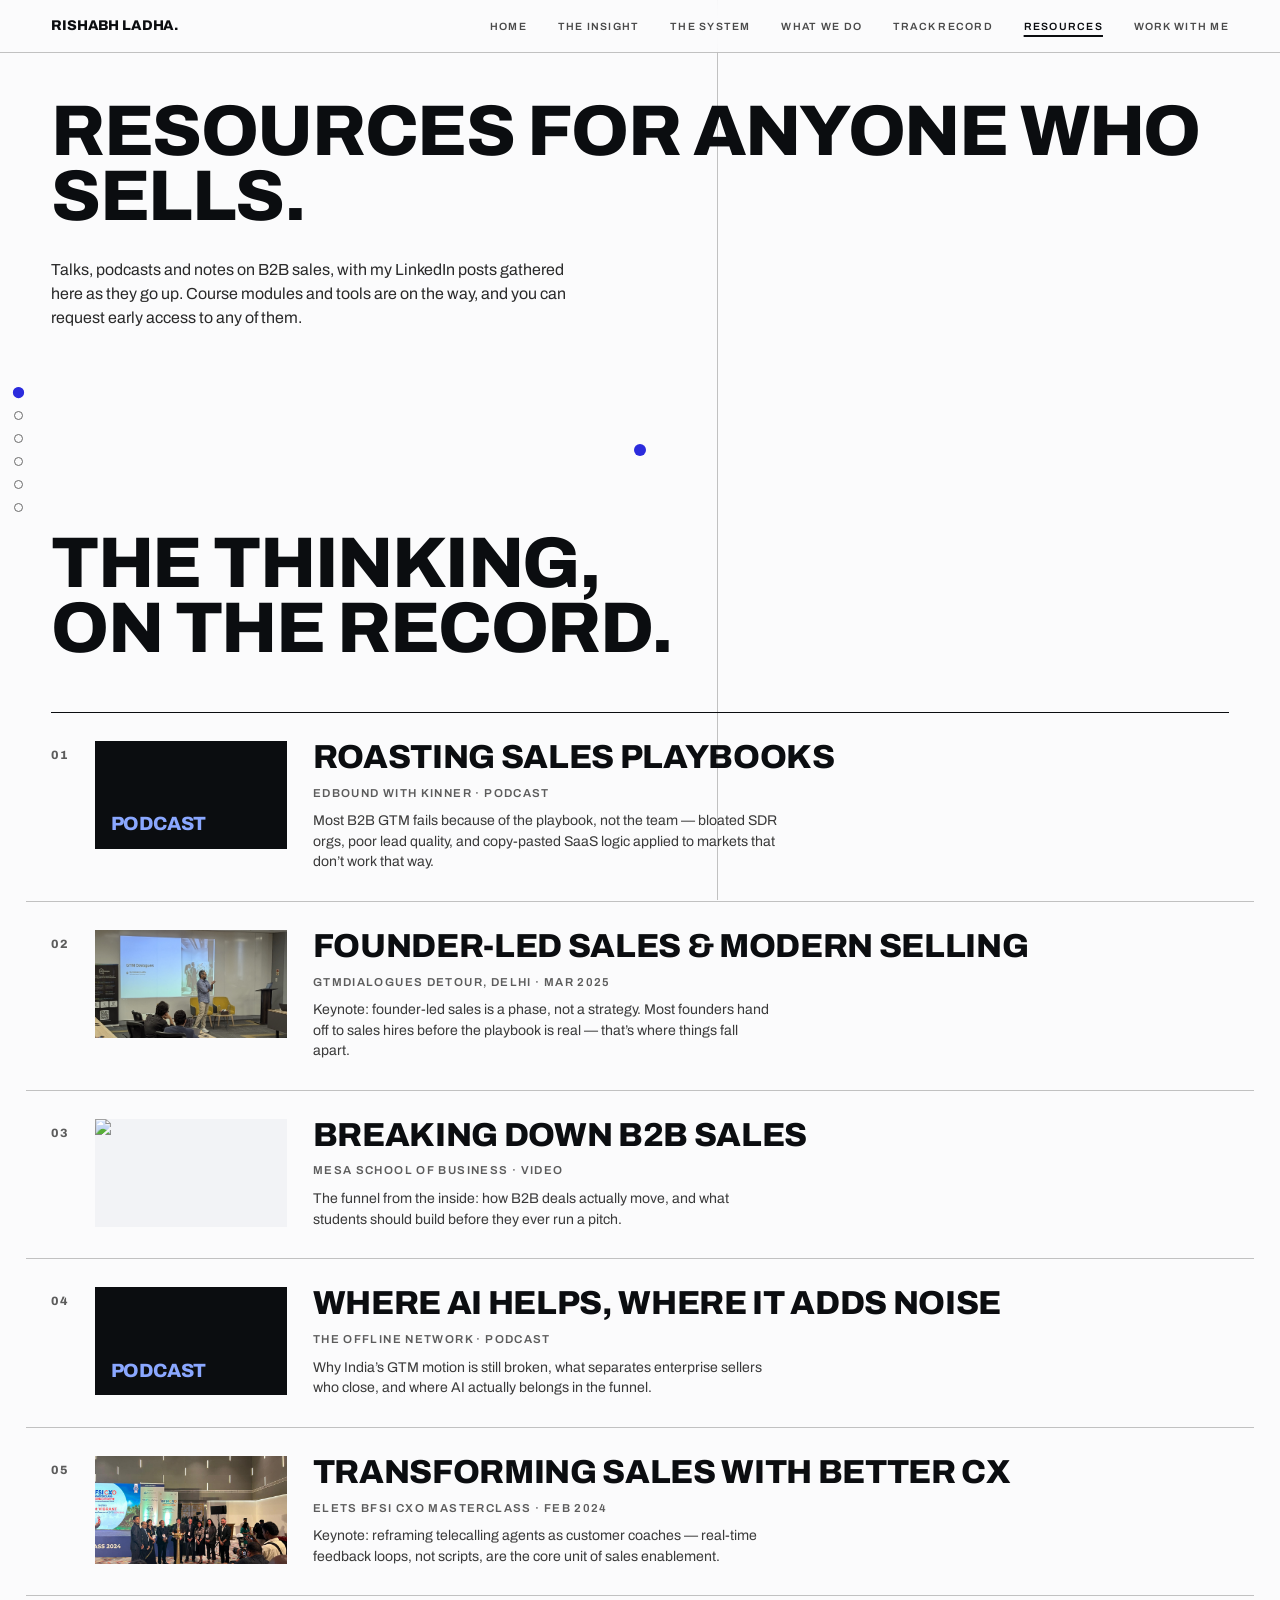
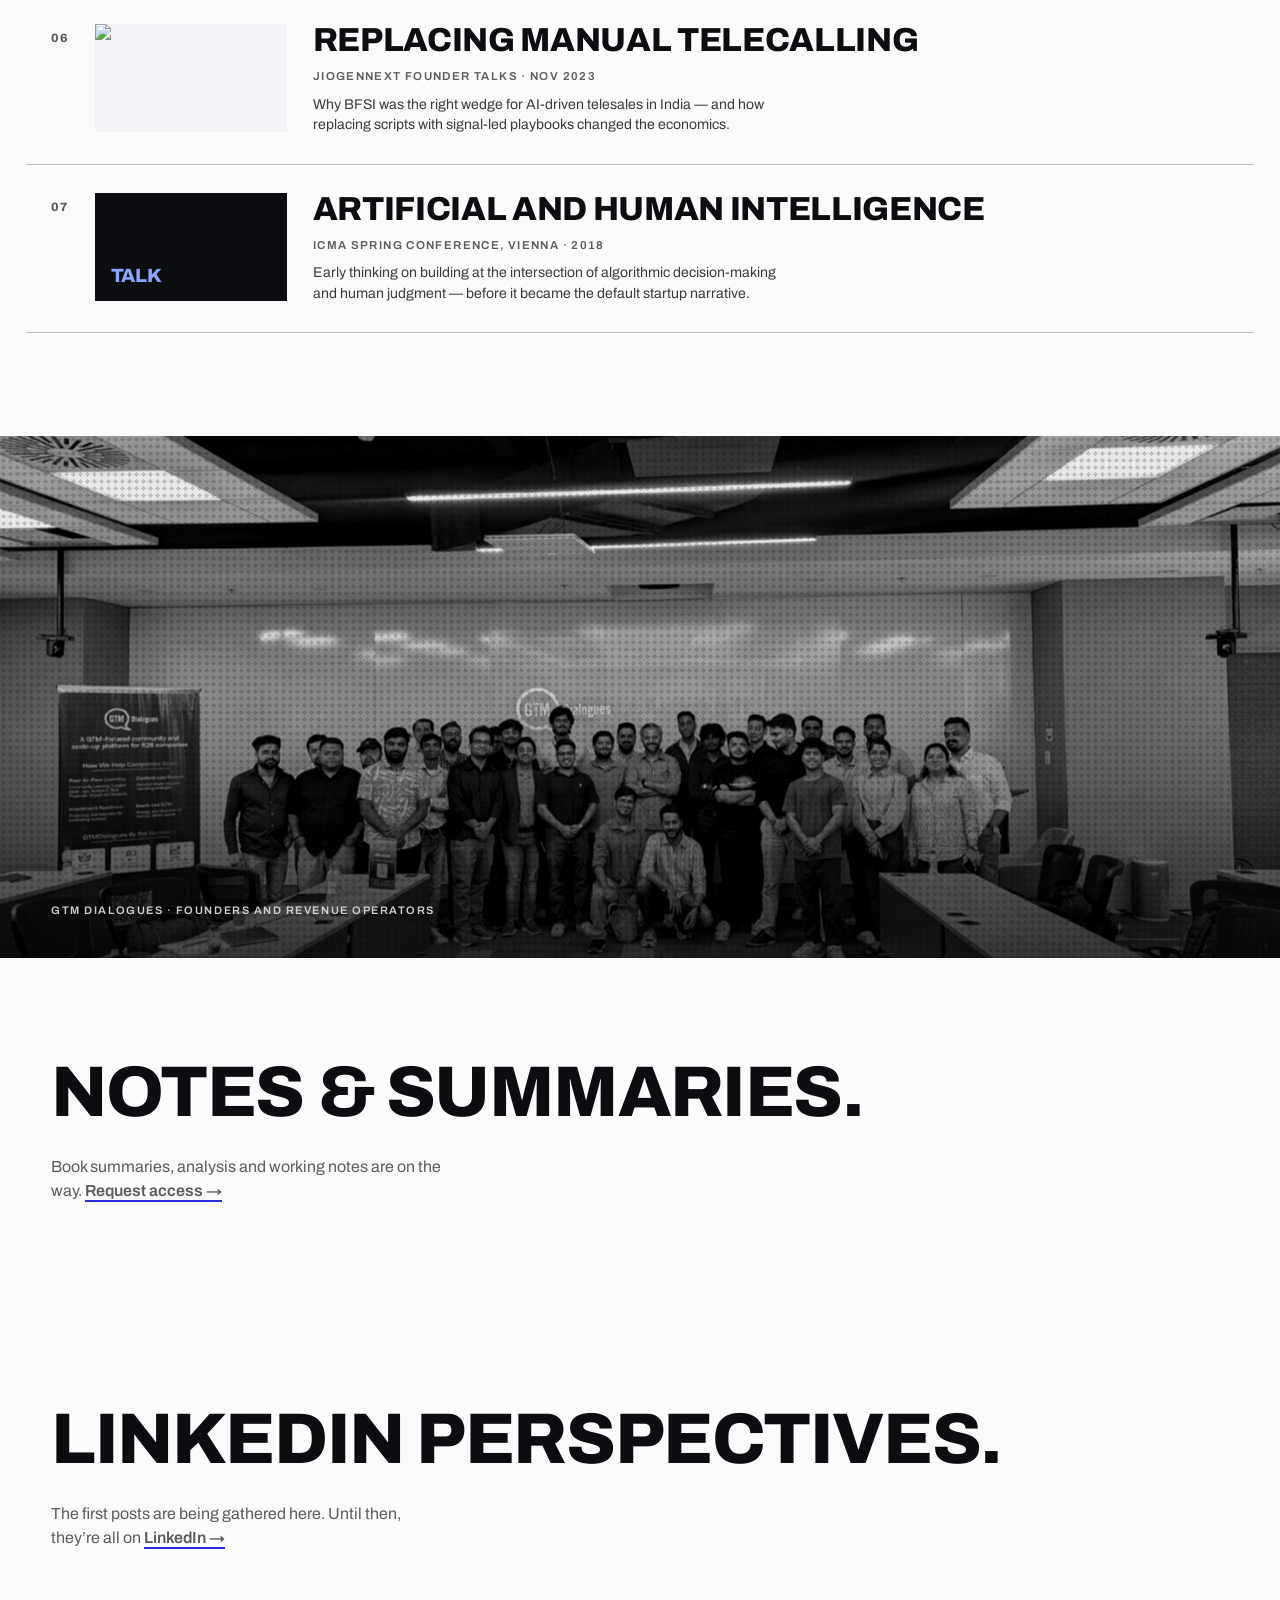
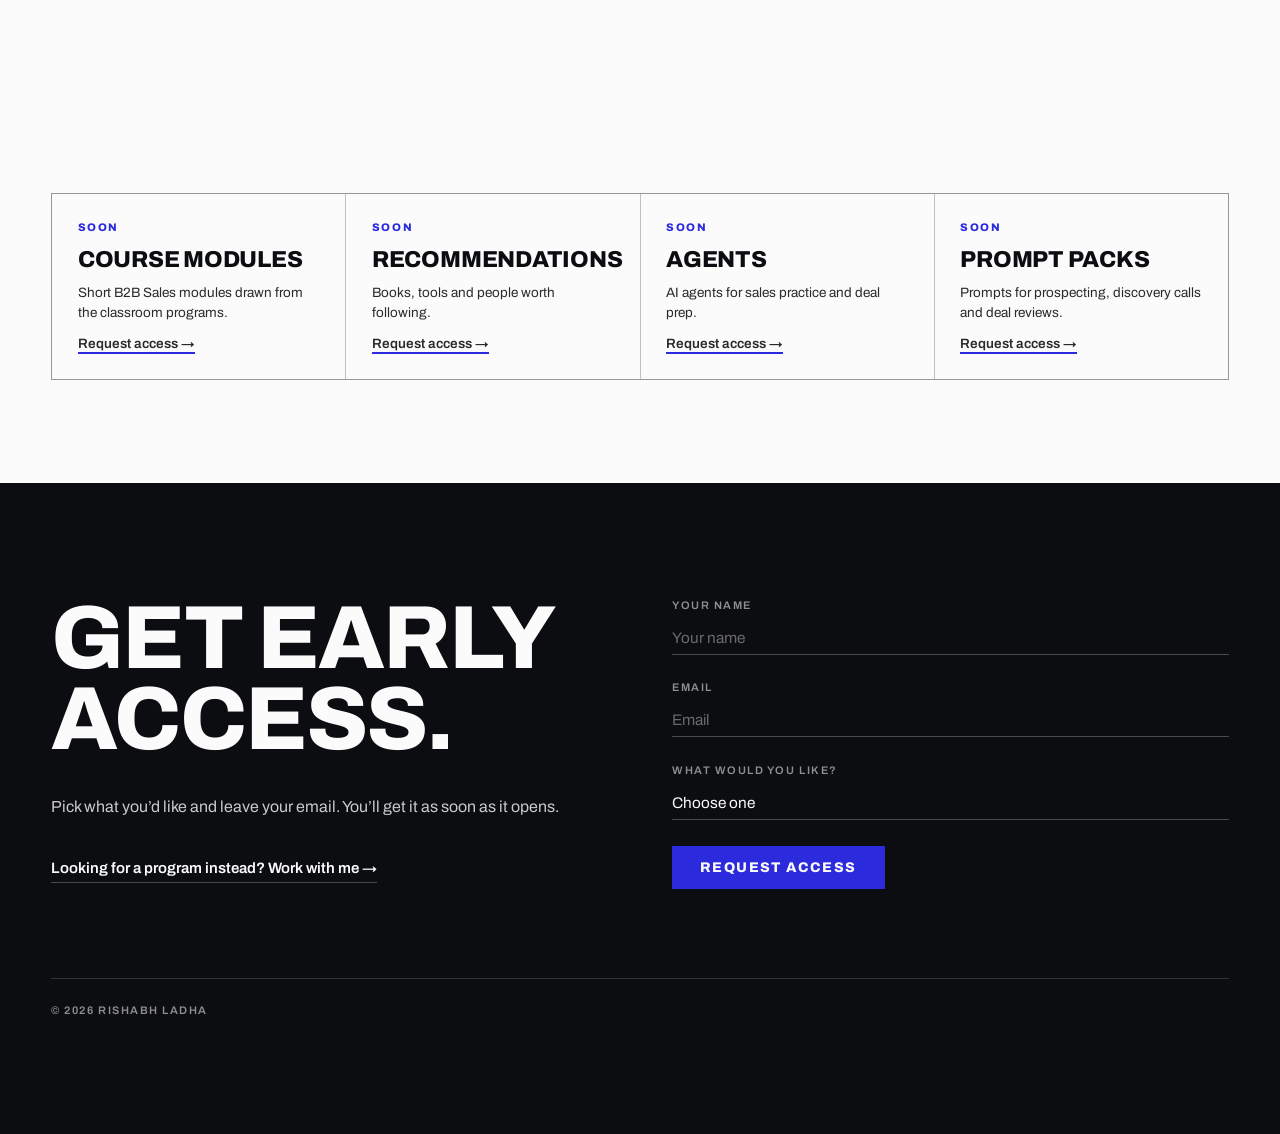
==== commit dc3bee96: "Remove the rewritten starter entries from Resources Owner wants existing content published as writte" ====
--- a/resources/index.html
+++ b/resources/index.html
@@ -93,34 +93,6 @@
 <section class="shell chapter chapter--tight" id="notes" data-chapter="Notes &amp; summaries" data-screen-label="Notes and summaries">
 <h2 class="stmt stmt-lg" data-words>Notes &amp; summaries.</h2>
 <div class="entries" data-entries>
-<!-- DRAFT starter entry, written from Rishabh's Apple Notes via the Notion "Content Ideas" page
-     "The Sales Manager Who Never Leaves the Office". The source org is deliberately unnamed. [CONFIRM with Rishabh before merging] -->
-<article class="entry" data-rise>
-<div class="entry__k">
-<span class="note"><time datetime="2026-04-01">1 Apr 2026</time> &middot; Note</span>
-<h3 class="stmt stmt-md">The manager who never leaves the office</h3>
-</div>
-<div class="entry__b">
-<p class="copy copy--wide">In a large field sales organisation I spent time with recently, the strongest performers could each point to one manager who once went into the field with them. That is where their coaching actually happened.</p>
-<p class="copy copy--wide">Teams start to slide when managers stop training on the job. Leadership turns administrative, and the manager&rsquo;s main tool becomes a CRM dashboard and the question &ldquo;why are your numbers down?&rdquo;</p>
-<p class="copy copy--wide">The managers whose teams keep improving run structured huddles that walk through wins and losses, use market data to choose where to focus, rehearse with mock calls and role plays, and make recognition visible. They run coaching as a weekly system.</p>
-<div class="tags"><span>Coaching</span><span>Field sales</span><span>Sales management</span></div>
-</div>
-</article>
-<!-- DRAFT starter entry, condensed from Rishabh's Notion page "Effective Sales Coaching" (Sales Reading / Resources),
-     his 2023 notes on Ambition's ebook. [CONFIRM with Rishabh before merging] -->
-<article class="entry" data-rise>
-<div class="entry__k">
-<span class="note"><time datetime="2023-09-26">26 Sep 2023</time> &middot; Summary</span>
-<h3 class="stmt stmt-md">What makes sales coaching work</h3>
-</div>
-<div class="entry__b">
-<p class="copy copy--wide">My notes on Ambition&rsquo;s <i>Winner&rsquo;s Guide to Sales Coaching</i>. Coaching usually fails for two reasons: managers don&rsquo;t have the time, and many were never taught how to coach. Fix both first. Take admin off managers&rsquo; plates, define the core competencies, give them a framework, and hold them to a cadence.</p>
-<p class="copy copy--wide">Then coach what reps control. Pick three or four daily activities, tie each one to a sales objective so reps see why it matters, and run one-on-ones on those numbers. Leave high performers alone. As Mike Weinberg puts it, start with results, then look at the pipeline, and ask about activity only when both are weak.</p>
-<p class="copy copy--wide">Finally, share positive feedback in public, block coaching time on the calendar, and get aspiring managers into the field early.</p>
-<div class="tags"><span>Coaching</span><span>Sales management</span><span>KPIs</span></div>
-</div>
-</article>
 </div>
 <p class="copy entries__empty">Book summaries, analysis and working notes are on the way. <a class="link-u" href="#request" data-cursor="Ask">Request access &rarr;</a></p>
 </section>
